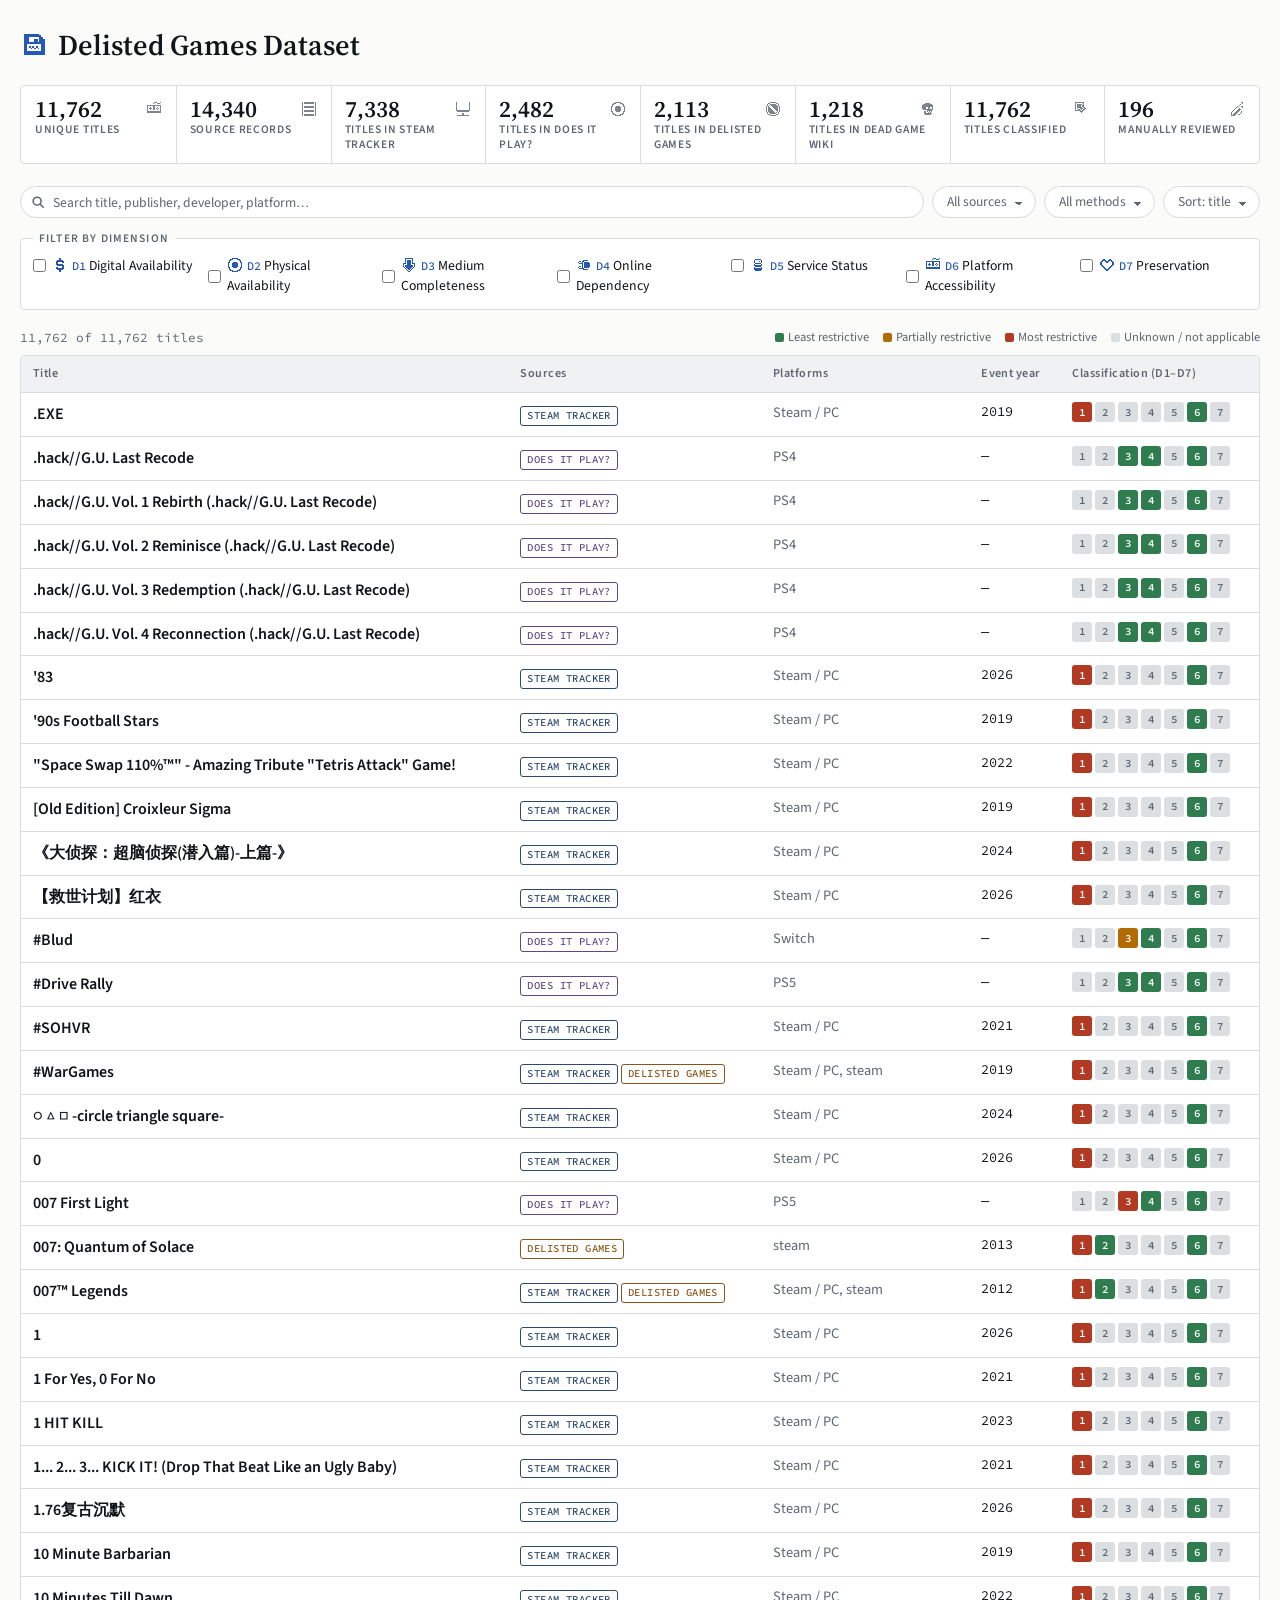
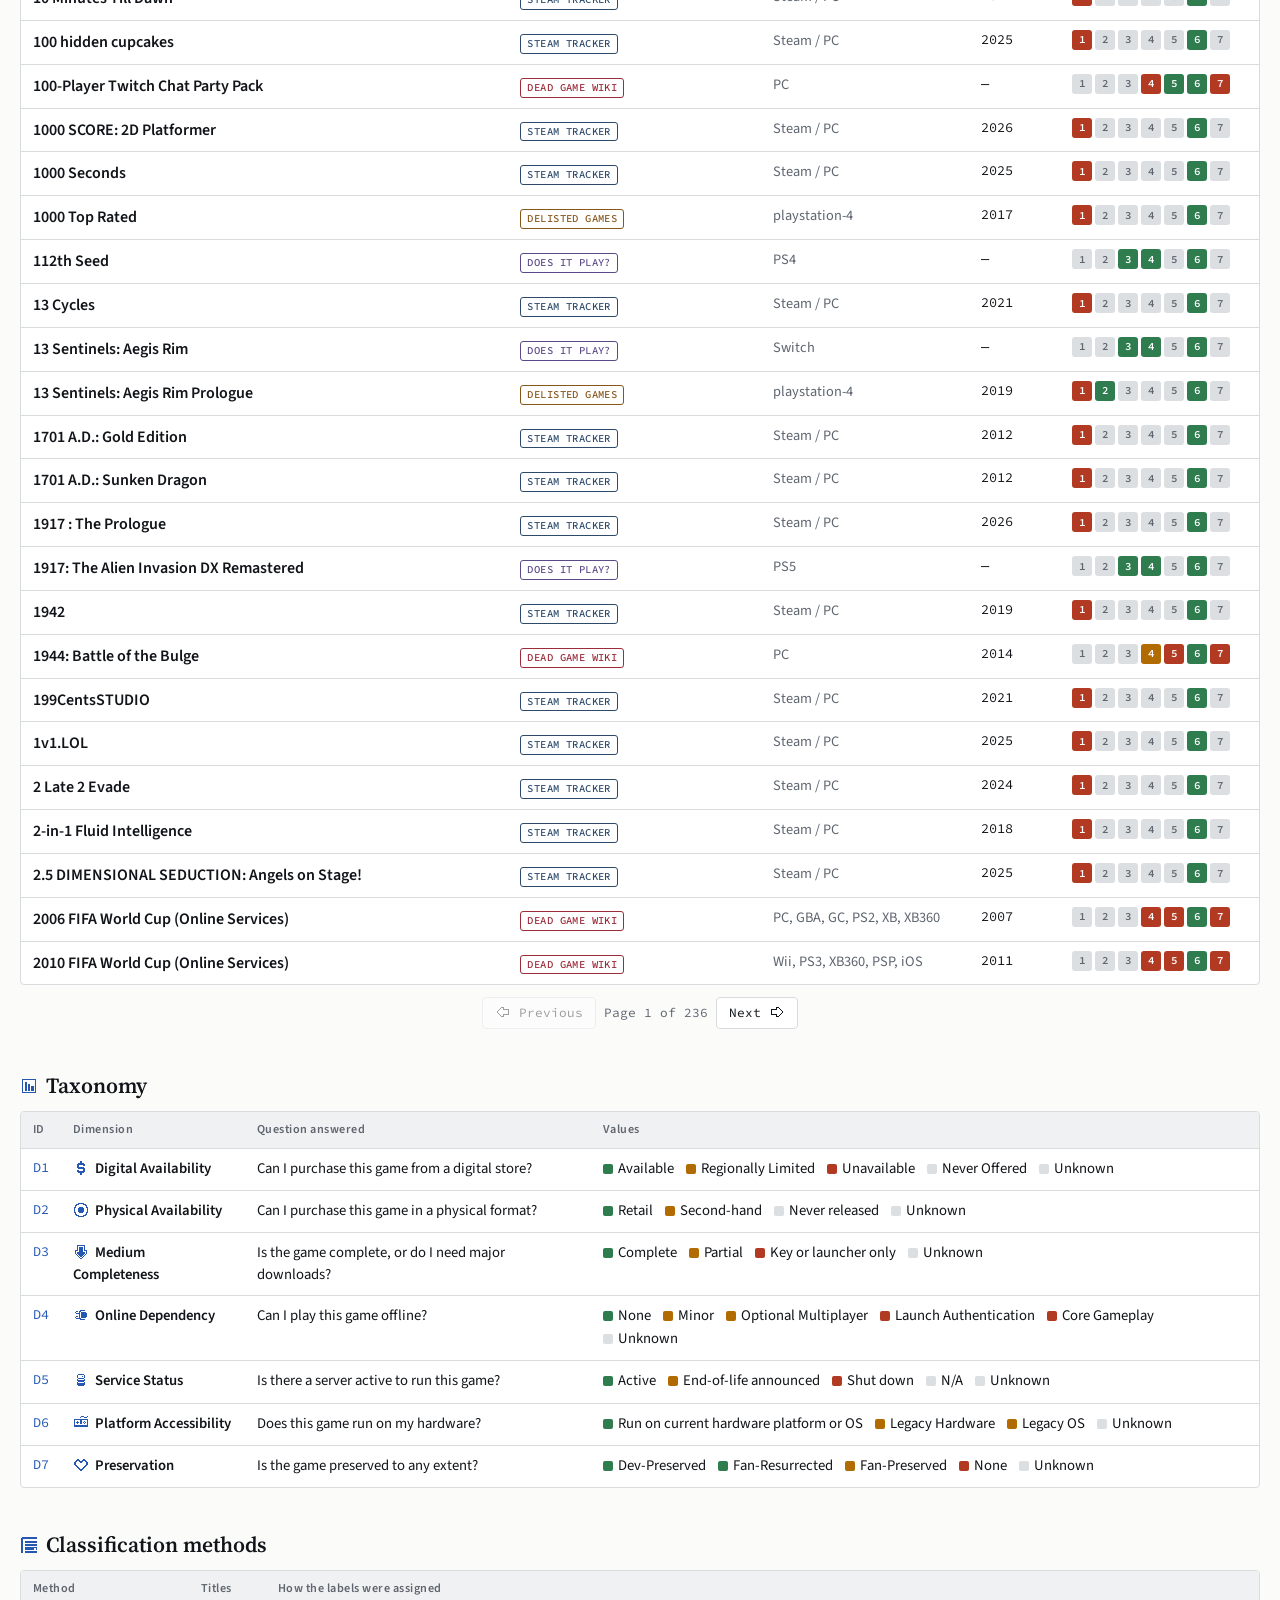
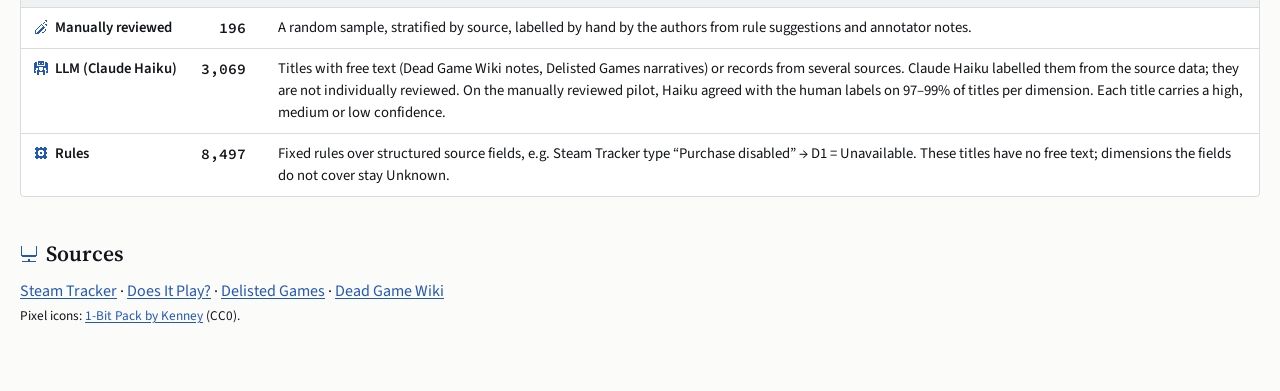
==== dataset/index.html @ e8342cb9 "Add pipeline map tab and bring over SKVG site edits - Landing page with Dataset and Pipeline tabs; d" ====
<!doctype html>
<html lang="en">
<head>
<meta charset="utf-8">
<meta name="viewport" content="width=device-width, initial-scale=1">
<title>Delisted Games Dataset</title>
<link rel="icon" href="data:image/svg+xml,<svg xmlns='http://www.w3.org/2000/svg' viewBox='0 0 16 16' shape-rendering='crispEdges'>
<link rel="preconnect" href="https://fonts.googleapis.com">
<link rel="preconnect" href="https://fonts.gstatic.com" crossorigin>
<link rel="stylesheet" href="https://fonts.googleapis.com/css2?family=Source+Code+Pro:wght@400;500;600&family=Source+Sans+3:wght@400;600&family=Source+Serif+4:opsz,wght@8..60,400;8..60,600&display=swap">
<style>
  /* Same palette, type and panels as the pipeline map. */
  :root {
    --paper: #fbfbfa; --sheet: #ffffff; --ink: #111418; --muted: #5f6670; --rule: #d9dcdf;
    --accent: #2458b3; --accent-tint: #e9eff9; --code-bg: #f0f1f2;
    --good: #2f7d4f; --mid: #b26b00; --bad: #b23a22; --none: #dcdfe2;
    --steam_tracker: #2d4a6b; --doesitplay: #5b4a87;
    --delisted_games: #86561a; --dead_game_list: #9b2c3a;
    --serif: "Source Serif 4", Georgia, "Times New Roman", serif;
    --sans: "Source Sans 3", "Helvetica Neue", Arial, sans-serif;
    --mono: "Source Code Pro", ui-monospace, Menlo, Consolas, monospace;
  }
  @media (prefers-color-scheme: dark) {
    :root:not([data-theme="light"]) {
      --paper: #121417; --sheet: #191c20; --ink: #e8eaed; --muted: #9aa1aa; --rule: #30353b;
      --accent: #86acef; --accent-tint: #1d2738; --code-bg: #22262b;
      --good: #7cc596; --mid: #e0a85a; --bad: #ef8a71; --none: #3a3f46;
      --steam_tracker: #9cb8d8; --doesitplay: #bcaee6;
      --delisted_games: #e2b56f; --dead_game_list: #f0a0ab;
      color-scheme: dark;
    }
  }
  :root[data-theme="dark"] {
    --paper: #121417; --sheet: #191c20; --ink: #e8eaed; --muted: #9aa1aa; --rule: #30353b;
    --accent: #86acef; --accent-tint: #1d2738; --code-bg: #22262b;
    --good: #7cc596; --mid: #e0a85a; --bad: #ef8a71; --none: #3a3f46;
    --steam_tracker: #9cb8d8; --doesitplay: #bcaee6;
    --delisted_games: #e2b56f; --dead_game_list: #f0a0ab;
    color-scheme: dark;
  }
  * { box-sizing: border-box; }
  body { margin: 0; background: var(--paper); color: var(--ink); font: 16px/1.5 var(--sans); padding-inline: 20px; padding-block: 28px 64px; }
  main { max-width: 1240px; margin: 0 auto; }
  h1, h2, h3 { font-family: var(--serif); font-weight: 600; line-height: 1.2; text-wrap: balance; }
  h1 { font-size: 1.8rem; margin: 0 0 22px; }
  h2 { font-size: 1.35rem; margin: 44px 0 12px; }
  a { color: var(--accent); text-underline-offset: 2px; }
  /* Numbers bar. */
  .stats { display: grid; grid-template-columns: repeat(auto-fit, minmax(140px, 1fr)); overflow: hidden;
           border: 1px solid var(--rule); border-radius: 4px; background: var(--sheet); margin-bottom: 22px; }
  .stat { padding: 10px 14px; border-right: 1px solid var(--rule); border-bottom: 1px solid var(--rule); margin: 0 -1px -1px 0; }
  .stat b { display: block; font: 600 1.45rem/1.2 var(--serif); font-variant-numeric: tabular-nums lining-nums; }
  .stat > span { display: block; line-height: 1.3; font-size: .72rem; font-weight: 600; letter-spacing: .06em; text-transform: uppercase; color: var(--muted); }
  .stat-head { display: flex; align-items: center; justify-content: space-between; gap: 8px; }
  .stat-head .ico { color: var(--muted); opacity: .8; }
  .box-label { font-size: .72rem; font-weight: 600; letter-spacing: .1em; text-transform: uppercase; color: var(--muted); }

  /* Quiet toolbar: controls read as text until hovered or focused. */
  /* Filters: one family of small rounded controls. */
  .filters { display: flex; flex-wrap: wrap; align-items: center; gap: 8px; font-size: .85rem; margin-bottom: 12px; }
  .search { position: relative; flex: 1 1 260px; display: flex; color: var(--muted); }
  .search svg { position: absolute; left: 11px; top: 50%; width: 14px; height: 14px; transform: translateY(-50%); pointer-events: none; }
  .filters .search input { flex: 1; min-width: 0; padding-left: 32px; cursor: text; }
  .filters input, .pill {
    font: inherit; height: 32px; color: var(--ink); background-color: var(--sheet); border: 1px solid var(--rule);
    border-radius: 999px; padding: 0 14px; min-width: 0; max-width: 100%; }
  .filters input::placeholder { color: var(--muted); }
  .pill { appearance: none; -webkit-appearance: none; cursor: pointer; color: var(--muted); padding-right: 28px; flex: none;
          background-image: linear-gradient(45deg, transparent 50%, currentColor 50%), linear-gradient(135deg, currentColor 50%, transparent 50%);
          background-position: calc(100% - 16px) 55%, calc(100% - 12px) 55%; background-size: 4px 4px; background-repeat: no-repeat; }
  .pill-measure { position: absolute; visibility: hidden; white-space: pre; }
  .pill:hover { color: var(--ink); border-color: var(--muted); }
  .pill.on { color: var(--accent); background-color: var(--accent-tint); border-color: var(--accent); }
  .filters input:focus-visible, .pill:focus-visible { outline: 2px solid var(--accent); outline-offset: 1px; }
  /* Dimension filter: tick a dimension, then pick its value. */
  .dimfilter { border: 1px solid var(--rule); border-radius: 4px; background: var(--sheet); margin: 0 0 18px; padding: 8px 12px 12px; min-width: 0; }
  .dimfilter legend { padding: 0 6px; display: flex; gap: 10px; align-items: center; }
  .dimfilter legend button { font: inherit; letter-spacing: inherit; text-transform: inherit; color: var(--accent);
                             background: none; border: 0; padding: 0; cursor: pointer; text-decoration: underline; text-underline-offset: 2px; }
  .dimopts { display: grid; grid-template-columns: repeat(auto-fill, minmax(min(100%, 150px), 1fr)); gap: 8px; }
  .dimopt { display: grid; gap: 4px; align-content: start; min-width: 0; }
  .dimopt label { display: flex; gap: 6px; align-items: baseline; font-size: .86rem; cursor: pointer; }
  .dimopt label b { font-family: var(--mono); font-size: .74rem; font-weight: 500; color: var(--accent); }
  .dimopt label .ico { color: var(--accent); margin-right: 4px; }
  .dimopt input { accent-color: var(--accent); margin: 0; align-self: center; }
  .dimopt select { font: inherit; font-size: .82rem; padding: 3px 6px; border: 1px solid var(--rule); border-radius: 4px;
                   background: var(--sheet); color: var(--ink); width: 100%; }
  .dimopt select:focus-visible { outline: 2px solid var(--accent); outline-offset: 1px; }
  .dimopt select:disabled { display: none; }
  .chip.off { opacity: .22; }
  .count { font-family: var(--mono); font-size: .8rem; color: var(--muted); }
  .above-table { display: flex; flex-wrap: wrap; justify-content: space-between; align-items: baseline; gap: 4px 24px; margin-bottom: 8px; }

  /* Legend for the D1–D7 squares. */
  .key { display: flex; flex-wrap: wrap; justify-content: flex-end; gap: 2px 14px; font-size: .78rem; color: var(--muted); margin-left: auto; }
  .key span { display: inline-flex; align-items: center; gap: 4px; white-space: nowrap; }
  .key i { width: 9px; height: 9px; border-radius: 2px; }

  /* Register table. */
  .table-wrap { background: var(--sheet); border: 1px solid var(--rule); border-radius: 4px; overflow-x: auto; }
  table { border-collapse: collapse; width: 100%; }
  th, td { text-align: left; padding: 9px 12px; border-bottom: 1px solid var(--rule); vertical-align: top; }
  th { background: var(--code-bg); font-size: .76rem; font-weight: 600; letter-spacing: .04em; color: var(--muted); white-space: nowrap; }
  tbody tr:last-child td { border-bottom: 0; }
  tr.game { cursor: pointer; }
  tr.game:hover { background: var(--paper); }
  tr.game[aria-expanded="true"] { background: var(--accent-tint); box-shadow: inset 3px 0 0 var(--accent); }
  tr.game td:first-child { font-weight: 600; }
  td.num { font-family: var(--mono); font-size: .85rem; font-variant-numeric: tabular-nums; white-space: nowrap; }
  .plat { color: var(--muted); font-size: .9rem; }

  .badge { display: inline-block; font-family: var(--mono); font-size: .66rem; font-weight: 500; letter-spacing: .04em;
           text-transform: uppercase; padding: 1px 6px; margin: 1px 3px 1px 0;
           border-radius: 3px; border: 1px solid currentColor; white-space: nowrap; }
  .chips { display: flex; gap: 3px; }
  .chip { width: 20px; height: 20px; border-radius: 3px; font: 600 .68rem/1 var(--mono); color: #fff;
          display: inline-grid; place-items: center; flex: none; }
  .chip.good { background: var(--good); } .chip.mid { background: var(--mid); }
  .chip.bad { background: var(--bad); } .chip.none { background: var(--none); color: var(--muted); }
  :root[data-theme="dark"] .chip:is(.good, .mid, .bad) { color: #121417; }
  @media (prefers-color-scheme: dark) { :root:not([data-theme="light"]) .chip:is(.good, .mid, .bad) { color: #121417; } }
  .pending { color: var(--muted); font-size: .85rem; font-style: italic; }

  /* Catalogue cards. */
  tr.detail > td { background: var(--paper); padding: 16px; }
  .detail-grid { display: grid; grid-template-columns: repeat(auto-fit, minmax(min(100%, 300px), 1fr)); gap: 12px; }
  .card { background: var(--sheet); border: 1px solid var(--rule); border-radius: 4px; padding: 14px 16px; min-width: 0; }
  .card.catalog { border-color: var(--accent); }
  .card-head { display: flex; justify-content: space-between; align-items: baseline; gap: 8px; margin-bottom: 8px; flex-wrap: wrap;
               border-bottom: 1px solid var(--rule); padding-bottom: 6px; }
  .card h3 { font-size: 1rem; margin: 0; }
  .card dl { display: grid; grid-template-columns: max-content 1fr; gap: 2px 12px; margin: 0; font-size: .9rem; }
  .card dt { font-family: var(--mono); font-size: .76rem; color: var(--muted); padding-top: 2px; }
  .card dd { margin: 0; overflow-wrap: anywhere; }
  .card .excerpt { font-size: .88rem; color: var(--muted); margin: 8px 0 0; }
  .card .excerpt b { color: var(--ink); font-weight: 600; }
  .cls-table { width: 100%; }
  .cls-table td { padding: 5px 8px 5px 0; font-size: .9rem; border-bottom: 1px solid var(--rule); line-height: 1.35; }
  .cls-table tr:last-child td { border-bottom: 0; }
  .cls-table td:first-child { color: var(--muted); width: 48%; }
  .cls-table td:first-child b { font-family: var(--mono); font-size: .76rem; font-weight: 500; color: var(--accent); margin-right: 4px; }
  .val { font-weight: 600; }
  .val.good { color: var(--good); } .val.mid { color: var(--mid); } .val.bad { color: var(--bad); }
  .val.none { color: var(--muted); font-weight: 400; }

  /* Status tags on the catalogue card. */
  .stamps { display: flex; flex-wrap: wrap; gap: 6px; margin: 4px 0 10px; }
  .stamp { display: inline-block; font: 500 .7rem/1 var(--mono); letter-spacing: .08em; text-transform: uppercase;
           padding: 4px 7px 3px; border: 1px solid currentColor; border-radius: 3px; color: var(--bad); }
  .stamp.ok { color: var(--good); }
  .stamp.warn { color: var(--mid); }

  .pager { display: flex; gap: 8px; align-items: center; justify-content: center; margin-top: 12px;
           font-family: var(--mono); font-size: .8rem; color: var(--muted); }
  .pager button { font: inherit; color: var(--ink); padding: 5px 12px; border-radius: 4px; border: 1px solid var(--rule);
                  background: var(--sheet); cursor: pointer; }
  .pager button:hover:not(:disabled) { border-color: var(--accent); }
  .pager button:disabled { opacity: .4; cursor: default; }

  .tax-wrap { overflow-x: auto; background: var(--sheet); border: 1px solid var(--rule); border-radius: 4px; }
  .taxonomy td { font-size: .92rem; }
  .taxonomy td:first-child { font-family: var(--mono); font-size: .84rem; color: var(--accent); }
  .taxonomy td:nth-child(2) { font-weight: 600; }
  .tv { display: inline-flex; align-items: center; gap: 5px; margin-right: 12px; white-space: nowrap; }
  .tv i { width: 10px; height: 10px; border-radius: 2px; flex: none; }
  .methods td:first-child { font-family: var(--sans); font-size: .92rem; font-weight: 600; color: var(--ink); white-space: nowrap; }
  .methods td:first-child, .methods td.num { width: 1%; }
  .methods td.num { text-align: right; padding-right: 20px; }
  .methods td:last-child { max-width: 70ch; }
  #sources-text { margin: 0; }

  /* Pixel icons: Kenney 1-Bit Pack (CC0), tiles redrawn as SVG paths so they
     stay crisp and take the surrounding text colour. */
  .ico { display: inline-block; width: 16px; height: 16px; flex: none; vertical-align: -3px; background: currentColor;
         -webkit-mask: var(--icon) center / contain no-repeat; mask: var(--icon) center / contain no-repeat; }
  .i-delisted { --icon: url("data:image/svg+xml,<svg xmlns='http://www.w3.org/2000/svg' viewBox='0 0 16 16' shape-rendering='crispEdges'><path d='M5 1h6v1h-6zM3 2h2v1h-2zM11 2h2v1h-2zM2 3h1v1h-1zM5 3h6v1h-6zM13 3h1v1h-1zM2 4h1v1h-1zM4 4h1v1h-1zM6 4h6v1h-6zM13 4h1v1h-1zM1 5h1v1h-1zM3 5h1v1h-1zM7 5h6v1h-6zM14 5h1v1h-1zM1 6h1v1h-1zM3 6h2v1h-2zM8 6h5v1h-5zM14 6h1v1h-1zM1 7h1v1h-1zM3 7h3v1h-3zM9 7h4v1h-4zM14 7h1v1h-1zM1 8h1v1h-1zM3 8h4v1h-4zM10 8h3v1h-3zM14 8h1v1h-1zM1 9h1v1h-1zM3 9h5v1h-5zM11 9h2v1h-2zM14 9h1v1h-1zM1 10h1v1h-1zM3 10h6v1h-6zM12 10h1v1h-1zM14 10h1v1h-1zM2 11h1v1h-1zM4 11h6v1h-6zM11 11h1v1h-1zM13 11h1v1h-1zM2 12h1v1h-1zM5 12h6v1h-6zM13 12h1v1h-1zM3 13h2v1h-2zM11 13h2v1h-2zM5 14h6v1h-6z'/></svg>"); }  /* tile 37,21 */
  .i-region { --icon: url("data:image/svg+xml,<svg xmlns='http://www.w3.org/2000/svg' viewBox='0 0 16 16' shape-rendering='crispEdges'><path d='M4 2h8v1h-8zM3 3h10v1h-10zM3 4h2v1h-2zM11 4h2v1h-2zM3 5h2v1h-2zM11 5h2v1h-2zM2 7h12v1h-12zM2 8h5v1h-5zM9 8h5v1h-5zM2 9h4v1h-4zM10 9h4v1h-4zM2 10h4v1h-4zM10 10h4v1h-4zM2 11h5v1h-5zM9 11h5v1h-5zM2 12h5v1h-5zM9 12h5v1h-5zM2 13h12v1h-12z'/></svg>"); }  /* tile 0,10 */
  .i-servers { --icon: url("data:image/svg+xml,<svg xmlns='http://www.w3.org/2000/svg' viewBox='0 0 16 16' shape-rendering='crispEdges'><path d='M5 2h5v1h-5zM3 3h9v1h-9zM2 4h11v1h-11zM2 5h11v1h-11zM2 6h4v1h-4zM8 6h2v1h-2zM12 6h1v1h-1zM2 7h4v1h-4zM8 7h2v1h-2zM12 7h1v1h-1zM3 8h10v1h-10zM7 9h5v1h-5zM4 10h2v1h-2zM7 10h1v1h-1zM9 10h1v1h-1zM11 10h1v1h-1zM4 11h2v1h-2zM8 11h1v1h-1zM10 11h1v1h-1zM4 12h8v1h-8zM5 13h6v1h-6z'/></svg>"); }  /* tile 34,12 */
  .i-eol { --icon: url("data:image/svg+xml,<svg xmlns='http://www.w3.org/2000/svg' viewBox='0 0 16 16' shape-rendering='crispEdges'><path d='M3 2h10v1h-10zM3 3h1v1h-1zM12 3h1v1h-1zM3 4h1v1h-1zM12 4h1v1h-1zM3 5h2v1h-2zM11 5h2v1h-2zM4 6h2v1h-2zM10 6h2v1h-2zM5 7h2v1h-2zM9 7h2v1h-2zM5 8h2v1h-2zM9 8h2v1h-2zM4 9h2v1h-2zM7 9h2v1h-2zM10 9h2v1h-2zM3 10h2v1h-2zM6 10h4v1h-4zM11 10h2v1h-2zM3 11h1v1h-1zM5 11h6v1h-6zM12 11h1v1h-1zM3 12h1v1h-1zM12 12h1v1h-1zM3 13h10v1h-10z'/></svg>"); }  /* tile 41,12 */
  .i-legacy { --icon: url("data:image/svg+xml,<svg xmlns='http://www.w3.org/2000/svg' viewBox='0 0 16 16' shape-rendering='crispEdges'><path d='M5 1h6v1h-6zM5 2h1v1h-1zM10 2h1v1h-1zM5 3h1v1h-1zM7 3h2v1h-2zM10 3h1v1h-1zM5 4h1v1h-1zM7 4h2v1h-2zM10 4h1v1h-1zM1 5h5v1h-5zM10 5h5v1h-5zM1 6h1v1h-1zM14 6h1v1h-1zM1 7h1v1h-1zM3 7h2v1h-2zM11 7h2v1h-2zM14 7h1v1h-1zM1 8h1v1h-1zM3 8h2v1h-2zM11 8h2v1h-2zM14 8h1v1h-1zM1 9h1v1h-1zM14 9h1v1h-1zM1 10h5v1h-5zM10 10h5v1h-5zM5 11h1v1h-1zM7 11h2v1h-2zM10 11h1v1h-1zM5 12h1v1h-1zM7 12h2v1h-2zM10 12h1v1h-1zM5 13h1v1h-1zM10 13h1v1h-1zM5 14h6v1h-6z'/></svg>"); }  /* tile 43,10 */
  .i-preserved { --icon: url("data:image/svg+xml,<svg xmlns='http://www.w3.org/2000/svg' viewBox='0 0 16 16' shape-rendering='crispEdges'><path d='M4 2h2v1h-2zM10 2h2v1h-2zM3 3h4v1h-4zM9 3h4v1h-4zM2 4h2v1h-2zM6 4h4v1h-4zM12 4h2v1h-2zM1 5h2v1h-2zM7 5h2v1h-2zM13 5h2v1h-2zM1 6h2v1h-2zM13 6h2v1h-2zM1 7h2v1h-2zM13 7h2v1h-2zM2 8h2v1h-2zM12 8h2v1h-2zM3 9h2v1h-2zM11 9h2v1h-2zM4 10h2v1h-2zM10 10h2v1h-2zM5 11h2v1h-2zM9 11h2v1h-2zM6 12h4v1h-4zM7 13h2v1h-2z'/></svg>"); }  /* tile 40,10 */
  .i-floppy { --icon: url("data:image/svg+xml,<svg xmlns='http://www.w3.org/2000/svg' viewBox='0 0 16 16' shape-rendering='crispEdges'><path d='M2 2h9v1h-9zM2 3h10v1h-10zM2 4h3v1h-3zM11 4h2v1h-2zM2 5h3v1h-3zM8 5h2v1h-2zM11 5h3v1h-3zM2 6h3v1h-3zM8 6h2v1h-2zM11 6h3v1h-3zM2 7h12v1h-12zM2 8h2v1h-2zM12 8h2v1h-2zM2 9h2v1h-2zM5 9h1v1h-1zM7 9h1v1h-1zM9 9h1v1h-1zM12 9h2v1h-2zM2 10h2v1h-2zM6 10h1v1h-1zM8 10h1v1h-1zM10 10h1v1h-1zM12 10h2v1h-2zM2 11h2v1h-2zM12 11h2v1h-2zM2 12h12v1h-12zM2 13h12v1h-12z'/></svg>"); }  /* tile 42,16 */
  .i-d1 { --icon: url("data:image/svg+xml,<svg xmlns='http://www.w3.org/2000/svg' viewBox='0 0 16 16' shape-rendering='crispEdges'><path d='M7 1h2v1h-2zM7 2h2v1h-2zM5 3h6v1h-6zM4 4h8v1h-8zM4 5h2v1h-2zM10 5h2v1h-2zM4 6h2v1h-2zM4 7h7v1h-7zM5 8h7v1h-7zM10 9h2v1h-2zM4 10h2v1h-2zM10 10h2v1h-2zM4 11h8v1h-8zM5 12h6v1h-6zM7 13h2v1h-2zM7 14h2v1h-2z'/></svg>"); }  /* tile 35,16 */
  .i-d2 { --icon: url("data:image/svg+xml,<svg xmlns='http://www.w3.org/2000/svg' viewBox='0 0 16 16' shape-rendering='crispEdges'><path d='M5 1h6v1h-6zM3 2h3v1h-3zM10 2h3v1h-3zM2 3h2v1h-2zM12 3h2v1h-2zM2 4h1v1h-1zM13 4h1v1h-1zM1 5h2v1h-2zM6 5h4v1h-4zM13 5h2v1h-2zM1 6h1v1h-1zM5 6h6v1h-6zM14 6h1v1h-1zM1 7h1v1h-1zM5 7h6v1h-6zM14 7h1v1h-1zM1 8h1v1h-1zM5 8h6v1h-6zM14 8h1v1h-1zM1 9h1v1h-1zM5 9h6v1h-6zM14 9h1v1h-1zM1 10h2v1h-2zM6 10h4v1h-4zM13 10h2v1h-2zM2 11h1v1h-1zM13 11h1v1h-1zM2 12h2v1h-2zM12 12h2v1h-2zM3 13h3v1h-3zM10 13h3v1h-3zM5 14h6v1h-6z'/></svg>"); }  /* tile 43,12 */
  .i-d3 { --icon: url("data:image/svg+xml,<svg xmlns='http://www.w3.org/2000/svg' viewBox='0 0 16 16' shape-rendering='crispEdges'><path d='M4 1h8v1h-8zM4 2h1v1h-1zM11 2h1v1h-1zM4 3h1v1h-1zM6 3h4v1h-4zM11 3h1v1h-1zM4 4h1v1h-1zM6 4h4v1h-4zM11 4h1v1h-1zM4 5h1v1h-1zM6 5h4v1h-4zM11 5h1v1h-1zM2 6h3v1h-3zM6 6h4v1h-4zM11 6h3v1h-3zM2 7h1v1h-1zM6 7h4v1h-4zM13 7h1v1h-1zM2 8h1v1h-1zM4 8h8v1h-8zM13 8h1v1h-1zM2 9h1v1h-1zM4 9h8v1h-8zM13 9h1v1h-1zM3 10h1v1h-1zM5 10h6v1h-6zM12 10h1v1h-1zM4 11h1v1h-1zM6 11h4v1h-4zM11 11h1v1h-1zM5 12h1v1h-1zM7 12h2v1h-2zM10 12h1v1h-1zM6 13h1v1h-1zM9 13h1v1h-1zM7 14h2v1h-2z'/></svg>"); }  /* tile 30,21 */
  .i-d4 { --icon: url("data:image/svg+xml,<svg xmlns='http://www.w3.org/2000/svg' viewBox='0 0 16 16' shape-rendering='crispEdges'><path d='M7 3h5v1h-5zM3 4h2v1h-2zM6 4h2v1h-2zM2 5h1v1h-1zM6 5h1v1h-1zM8 5h5v1h-5zM3 6h4v1h-4zM8 6h6v1h-6zM6 7h1v1h-1zM8 7h6v1h-6zM6 8h1v1h-1zM8 8h6v1h-6zM3 9h2v1h-2zM6 9h1v1h-1zM8 9h6v1h-6zM2 10h1v1h-1zM6 10h1v1h-1zM8 10h5v1h-5zM3 11h5v1h-5zM7 12h5v1h-5z'/></svg>"); }  /* tile 42,2 */
  .i-d5 { --icon: url("data:image/svg+xml,<svg xmlns='http://www.w3.org/2000/svg' viewBox='0 0 16 16' shape-rendering='crispEdges'><path d='M5 2h6v1h-6zM4 3h1v1h-1zM11 3h1v1h-1zM4 4h1v1h-1zM9 4h1v1h-1zM11 4h1v1h-1zM4 5h1v1h-1zM11 5h1v1h-1zM5 6h6v1h-6zM4 7h1v1h-1zM11 7h1v1h-1zM4 8h8v1h-8zM5 9h6v1h-6zM4 10h1v1h-1zM11 10h1v1h-1zM4 11h8v1h-8zM4 12h8v1h-8zM5 13h6v1h-6z'/></svg>"); }  /* tile 13,13 */
  .i-d6 { --icon: url("data:image/svg+xml,<svg xmlns='http://www.w3.org/2000/svg' viewBox='0 0 16 16' shape-rendering='crispEdges'><path d='M8 1h3v1h-3zM14 1h1v1h-1zM7 2h1v1h-1zM11 2h3v1h-3zM1 4h14v1h-14zM1 5h1v1h-1zM7 5h2v1h-2zM14 5h1v1h-1zM1 6h1v1h-1zM4 6h1v1h-1zM7 6h2v1h-2zM11 6h1v1h-1zM14 6h1v1h-1zM1 7h1v1h-1zM3 7h3v1h-3zM7 7h2v1h-2zM10 7h1v1h-1zM12 7h1v1h-1zM14 7h1v1h-1zM1 8h1v1h-1zM4 8h1v1h-1zM7 8h2v1h-2zM11 8h1v1h-1zM14 8h1v1h-1zM1 9h1v1h-1zM14 9h1v1h-1zM1 10h14v1h-14zM1 11h14v1h-14z'/></svg>"); }  /* tile 31,15 */
  .i-list { --icon: url("data:image/svg+xml,<svg xmlns='http://www.w3.org/2000/svg' viewBox='0 0 16 16' shape-rendering='crispEdges'><path d='M1 1h1v1h-1zM3 1h10v1h-10zM14 1h1v1h-1zM1 2h1v1h-1zM3 2h10v1h-10zM14 2h1v1h-1zM1 3h1v1h-1zM14 3h1v1h-1zM1 4h1v1h-1zM14 4h1v1h-1zM1 5h1v1h-1zM3 5h10v1h-10zM14 5h1v1h-1zM1 6h1v1h-1zM3 6h10v1h-10zM14 6h1v1h-1zM1 7h1v1h-1zM14 7h1v1h-1zM1 8h1v1h-1zM14 8h1v1h-1zM1 9h1v1h-1zM3 9h10v1h-10zM14 9h1v1h-1zM1 10h1v1h-1zM3 10h10v1h-10zM14 10h1v1h-1zM1 11h1v1h-1zM14 11h1v1h-1zM1 12h1v1h-1zM14 12h1v1h-1zM1 13h1v1h-1zM3 13h10v1h-10zM14 13h1v1h-1zM1 14h1v1h-1zM3 14h10v1h-10zM14 14h1v1h-1z'/></svg>"); }  /* tile 4,6 */
  .i-classified { --icon: url("data:image/svg+xml,<svg xmlns='http://www.w3.org/2000/svg' viewBox='0 0 16 16' shape-rendering='crispEdges'><path d='M1 1h9v1h-9zM1 2h1v1h-1zM9 2h1v1h-1zM1 3h1v1h-1zM3 3h5v1h-5zM9 3h1v1h-1zM1 4h1v1h-1zM3 4h4v1h-4zM8 4h2v1h-2zM1 5h1v1h-1zM3 5h4v1h-4zM8 5h2v1h-2zM1 6h1v1h-1zM3 6h5v1h-5zM9 6h2v1h-2zM1 7h1v1h-1zM3 7h1v1h-1zM6 7h3v1h-3zM10 7h2v1h-2zM1 8h1v1h-1zM4 8h2v1h-2zM7 8h1v1h-1zM9 8h2v1h-2zM1 9h6v1h-6zM8 9h2v1h-2zM6 10h3v1h-3zM7 11h1v1h-1z'/></svg>"); }  /* tile 37,10 */
  .i-monitor { --icon: url("data:image/svg+xml,<svg xmlns='http://www.w3.org/2000/svg' viewBox='0 0 16 16' shape-rendering='crispEdges'><path d='M1 1h1v1h-1zM14 1h1v1h-1zM1 2h1v1h-1zM14 2h1v1h-1zM1 3h1v1h-1zM14 3h1v1h-1zM1 4h1v1h-1zM14 4h1v1h-1zM1 5h1v1h-1zM14 5h1v1h-1zM1 6h1v1h-1zM14 6h1v1h-1zM1 7h1v1h-1zM14 7h1v1h-1zM1 8h1v1h-1zM14 8h1v1h-1zM1 9h14v1h-14zM2 10h12v1h-12zM7 12h2v1h-2zM7 13h2v1h-2zM2 14h12v1h-12z'/></svg>"); }  /* tile 17,10 */
  .i-pencil { --icon: url("data:image/svg+xml,<svg xmlns='http://www.w3.org/2000/svg' viewBox='0 0 16 16' shape-rendering='crispEdges'><path d='M12 1h2v1h-2zM13 2h1v1h-1zM11 3h1v1h-1zM10 4h1v1h-1zM8 5h1v1h-1zM12 5h2v1h-2zM7 6h1v1h-1zM9 6h1v1h-1zM13 6h1v1h-1zM6 7h1v1h-1zM10 7h1v1h-1zM5 8h1v1h-1zM9 8h3v1h-3zM4 9h1v1h-1zM8 9h3v1h-3zM3 10h1v1h-1zM7 10h3v1h-3zM12 10h1v1h-1zM2 11h1v1h-1zM6 11h3v1h-3zM12 11h1v1h-1zM2 12h1v1h-1zM5 12h3v1h-3zM11 12h1v1h-1zM2 13h1v1h-1zM4 13h3v1h-3zM9 13h2v1h-2zM2 14h4v1h-4z'/></svg>"); }  /* tile 42,6 */
  .i-robot { --icon: url("data:image/svg+xml,<svg xmlns='http://www.w3.org/2000/svg' viewBox='0 0 16 16' shape-rendering='crispEdges'><path d='M5 1h6v1h-6zM2 2h2v1h-2zM5 2h6v1h-6zM12 2h2v1h-2zM1 3h3v1h-3zM5 3h1v1h-1zM7 3h2v1h-2zM10 3h1v1h-1zM12 3h3v1h-3zM1 4h3v1h-3zM5 4h6v1h-6zM12 4h3v1h-3zM1 5h3v1h-3zM12 5h3v1h-3zM1 6h14v1h-14zM1 7h5v1h-5zM10 7h5v1h-5zM1 8h2v1h-2zM5 8h1v1h-1zM10 8h1v1h-1zM13 8h2v1h-2zM1 9h2v1h-2zM5 9h1v1h-1zM10 9h1v1h-1zM13 9h2v1h-2zM1 10h1v1h-1zM4 10h3v1h-3zM9 10h3v1h-3zM14 10h1v1h-1zM1 11h2v1h-2zM4 11h8v1h-8zM13 11h2v1h-2zM1 12h2v1h-2zM4 12h2v1h-2zM10 12h2v1h-2zM13 12h2v1h-2zM4 13h2v1h-2zM10 13h2v1h-2zM4 14h2v1h-2zM10 14h2v1h-2z'/></svg>"); }  /* tile 30,6 */
  .i-gear { --icon: url("data:image/svg+xml,<svg xmlns='http://www.w3.org/2000/svg' viewBox='0 0 16 16' shape-rendering='crispEdges'><path d='M3 2h2v1h-2zM7 2h2v1h-2zM11 2h2v1h-2zM2 3h12v1h-12zM2 4h12v1h-12zM3 5h3v1h-3zM10 5h3v1h-3zM3 6h2v1h-2zM11 6h2v1h-2zM2 7h3v1h-3zM7 7h2v1h-2zM11 7h3v1h-3zM2 8h3v1h-3zM7 8h2v1h-2zM11 8h3v1h-3zM3 9h2v1h-2zM11 9h2v1h-2zM3 10h3v1h-3zM10 10h3v1h-3zM2 11h12v1h-12zM2 12h12v1h-12zM3 13h2v1h-2zM7 13h2v1h-2zM11 13h2v1h-2z'/></svg>"); }  /* tile 45,16 */
  .i-chart { --icon: url("data:image/svg+xml,<svg xmlns='http://www.w3.org/2000/svg' viewBox='0 0 16 16' shape-rendering='crispEdges'><path d='M2 2h12v1h-12zM2 3h1v1h-1zM13 3h1v1h-1zM2 4h1v1h-1zM4 4h2v1h-2zM13 4h1v1h-1zM2 5h1v1h-1zM4 5h2v1h-2zM13 5h1v1h-1zM2 6h1v1h-1zM4 6h2v1h-2zM7 6h2v1h-2zM13 6h1v1h-1zM2 7h1v1h-1zM4 7h2v1h-2zM7 7h2v1h-2zM13 7h1v1h-1zM2 8h1v1h-1zM4 8h2v1h-2zM7 8h2v1h-2zM10 8h2v1h-2zM13 8h1v1h-1zM2 9h1v1h-1zM4 9h2v1h-2zM7 9h2v1h-2zM10 9h2v1h-2zM13 9h1v1h-1zM2 10h1v1h-1zM4 10h2v1h-2zM7 10h2v1h-2zM10 10h2v1h-2zM13 10h1v1h-1zM2 11h1v1h-1zM4 11h2v1h-2zM7 11h2v1h-2zM10 11h2v1h-2zM13 11h1v1h-1zM2 12h1v1h-1zM13 12h1v1h-1zM2 13h12v1h-12z'/></svg>"); }  /* tile 3,6 */
  .i-doc { --icon: url("data:image/svg+xml,<svg xmlns='http://www.w3.org/2000/svg' viewBox='0 0 16 16' shape-rendering='crispEdges'><path d='M2 1h13v1h-13zM1 2h14v1h-14zM1 3h2v1h-2zM1 4h2v1h-2zM4 4h11v1h-11zM1 5h2v1h-2zM4 5h11v1h-11zM1 6h2v1h-2zM1 7h2v1h-2zM4 7h11v1h-11zM1 8h2v1h-2zM4 8h11v1h-11zM1 9h2v1h-2zM1 10h2v1h-2zM4 10h11v1h-11zM1 11h2v1h-2zM4 11h8v1h-8zM14 11h1v1h-1zM1 12h2v1h-2zM1 13h2v1h-2zM4 13h11v1h-11zM1 14h2v1h-2zM4 14h11v1h-11z'/></svg>"); }  /* tile 10,10 */
  .i-ghost { --icon: url("data:image/svg+xml,<svg xmlns='http://www.w3.org/2000/svg' viewBox='0 0 16 16' shape-rendering='crispEdges'><path d='M6 0h4v1h-4zM5 1h1v1h-1zM10 1h1v1h-1zM4 2h1v1h-1zM11 2h1v1h-1zM4 3h1v1h-1zM11 3h1v1h-1zM4 4h1v1h-1zM11 4h1v1h-1zM4 5h1v1h-1zM11 5h1v1h-1zM2 6h3v1h-3zM11 6h3v1h-3zM1 7h1v1h-1zM14 7h1v1h-1zM1 8h1v1h-1zM14 8h1v1h-1zM1 9h1v1h-1zM3 9h2v1h-2zM11 9h2v1h-2zM14 9h1v1h-1zM1 10h1v1h-1zM3 10h2v1h-2zM11 10h2v1h-2zM14 10h1v1h-1zM1 11h1v1h-1zM4 11h1v1h-1zM11 11h1v1h-1zM14 11h1v1h-1zM1 12h1v1h-1zM4 12h1v1h-1zM6 12h4v1h-4zM11 12h1v1h-1zM14 12h1v1h-1zM2 13h3v1h-3zM6 13h1v1h-1zM9 13h1v1h-1zM11 13h3v1h-3zM4 14h1v1h-1zM6 14h1v1h-1zM9 14h1v1h-1zM11 14h1v1h-1zM4 15h3v1h-3zM9 15h3v1h-3z'/></svg>"); }  /* tile 24,8 */
  .i-left { --icon: url("data:image/svg+xml,<svg xmlns='http://www.w3.org/2000/svg' viewBox='0 0 16 16' shape-rendering='crispEdges'><path d='M6 3h3v1h-3zM5 4h1v1h-1zM8 4h1v1h-1zM4 5h1v1h-1zM8 5h6v1h-6zM3 6h1v1h-1zM13 6h1v1h-1zM2 7h1v1h-1zM13 7h1v1h-1zM2 8h1v1h-1zM13 8h1v1h-1zM3 9h1v1h-1zM13 9h1v1h-1zM4 10h1v1h-1zM8 10h6v1h-6zM5 11h1v1h-1zM8 11h1v1h-1zM6 12h3v1h-3z'/></svg>"); }  /* tile 31,20 */
  .i-right { --icon: url("data:image/svg+xml,<svg xmlns='http://www.w3.org/2000/svg' viewBox='0 0 16 16' shape-rendering='crispEdges'><path d='M7 3h3v1h-3zM7 4h1v1h-1zM10 4h1v1h-1zM2 5h6v1h-6zM11 5h1v1h-1zM2 6h1v1h-1zM12 6h1v1h-1zM2 7h1v1h-1zM13 7h1v1h-1zM2 8h1v1h-1zM13 8h1v1h-1zM2 9h1v1h-1zM12 9h1v1h-1zM2 10h6v1h-6zM11 10h1v1h-1zM7 11h1v1h-1zM10 11h1v1h-1zM7 12h3v1h-3z'/></svg>"); }  /* tile 29,20 */
  h1 .ico { width: 28px; height: 28px; margin-right: 10px; vertical-align: -3px; color: var(--accent); }
  h2 .ico { width: 18px; height: 18px; margin-right: 8px; vertical-align: -2px; color: var(--accent); }
  .taxonomy .ico { color: var(--accent); margin-right: 6px; }
  .stamp { display: inline-flex; align-items: center; gap: 5px; }
  .empty { text-align: center; padding: 28px 12px !important; color: var(--muted); font-style: italic; }
  .empty .ico { display: block; width: 32px; height: 32px; margin: 0 auto 8px; opacity: .5; }

  @media (max-width: 640px) {
    th.col-plat, td.col-plat, th.col-year, td.col-year, th.col-src, td.col-src { display: none; }
    tr.detail > td { padding: 10px 8px; }
    th, td { padding: 8px; }
  }
</style>
</head>
<body>
<main>
  <h1><span class="ico i-floppy" aria-hidden="true"></span>Delisted Games Dataset</h1>

  <div class="stats" id="stats"></div>

  <div class="filters">
    <label class="search">
      <svg viewBox="0 0 16 16" fill="none" stroke="currentColor" stroke-width="1.8" stroke-linecap="round" aria-hidden="true"><circle cx="7" cy="7" r="4.5"/><path d="M10.5 10.5 14 14"/></svg>
      <input type="search" id="q" placeholder="Search title, publisher, developer, platform…" aria-label="Search">
    </label>
    <select class="pill" id="f-source" aria-label="Source"></select>
    <select class="pill" id="f-status" aria-label="Classification method">
      <option value="">All methods</option>
      <option value="manual review">Manually reviewed</option>
      <option value="LLM (Haiku)">LLM (Haiku)</option>
      <option value="rules">Rules</option>
      <option value="none">Not yet classified</option>
    </select>
    <select class="pill" id="f-sort" aria-label="Sort">
      <option value="title">Sort: title</option>
      <option value="event-desc">Sort: event year (newest)</option>
      <option value="event-asc">Sort: event year (oldest)</option>
      <option value="sources">Sort: number of sources</option>
    </select>
  </div>
  <fieldset class="dimfilter">
    <legend class="box-label">Filter by dimension <button type="button" id="dim-clear" hidden>Clear</button></legend>
    <div class="dimopts" id="dimopts"></div>
  </fieldset>
  <div class="above-table">
    <div class="count" id="count"></div>
    <div class="key" id="key"></div>
  </div>

  <div class="table-wrap">
    <table>
      <thead><tr>
        <th>Title</th><th class="col-src">Sources</th><th class="col-plat">Platforms</th>
        <th class="col-year">Event year</th><th>Classification (D1–D7)</th>
      </tr></thead>
      <tbody id="rows"></tbody>
    </table>
  </div>
  <div class="pager">
    <button id="prev"><span class="ico i-left" aria-hidden="true"></span> Previous</button><span id="page"></span><button id="next">Next <span class="ico i-right" aria-hidden="true"></span></button>
  </div>

  <h2><span class="ico i-chart" aria-hidden="true"></span>Taxonomy</h2>
  <div class="tax-wrap"><table class="taxonomy">
    <thead><tr><th>ID</th><th>Dimension</th><th>Question answered</th><th>Values</th></tr></thead>
    <tbody id="taxonomy"></tbody>
  </table></div>

  <h2 id="methods"><span class="ico i-doc" aria-hidden="true"></span>Classification methods</h2>
  <div class="tax-wrap"><table class="taxonomy methods">
    <thead><tr><th>Method</th><th>Titles</th><th>How the labels were assigned</th></tr></thead>
    <tbody>
      <tr><td><span class="ico i-pencil" aria-hidden="true"></span>Manually reviewed</td><td class="num" data-m="manual review"></td>
        <td>A random sample, stratified by source, labelled by hand by the authors from rule suggestions and annotator notes.</td></tr>
      <tr><td><span class="ico i-robot" aria-hidden="true"></span>LLM (Claude Haiku)</td><td class="num" data-m="LLM (Haiku)"></td>
        <td>Titles with free text (Dead Game Wiki notes, Delisted Games narratives) or records from several sources.
          Claude Haiku labelled them from the source data; they are not individually reviewed.
          On the manually reviewed pilot, Haiku agreed with the human labels on 97&ndash;99% of titles per dimension.
          Each title carries a high, medium or low confidence.</td></tr>
      <tr><td><span class="ico i-gear" aria-hidden="true"></span>Rules</td><td class="num" data-m="rules"></td>
        <td>Fixed rules over structured source fields, e.g. Steam Tracker type &ldquo;Purchase disabled&rdquo; &rarr;
          D1 = Unavailable. These titles have no free text; dimensions the fields do not cover stay Unknown.</td></tr>
    </tbody>
  </table></div>

  <h2><span class="ico i-monitor" aria-hidden="true"></span>Sources</h2>
  <p id="sources-text"></p>
</main>

<script src="games.js"></script>
<script src="classification.js"></script>
<script>
(() => {
  const SOURCES = {
    steam_tracker:  { icon: "monitor", label: "Steam Tracker",  url: "https://steam-tracker.com/apps/delisted" },
    doesitplay:     { icon: "d2", label: "Does It Play?",  url: "https://www.doesitplay.org/" },
    delisted_games: { icon: "delisted", label: "Delisted Games", url: "https://delistedgames.com/" },
    dead_game_list: { icon: "servers", label: "Dead Game Wiki", url: "https://stopkillinggames.wiki.gg/wiki/Dead_game_list" },
  };

  // Table III; tone per value: good / mid / bad / none (no or neutral evidence).
  const DIMS = [
    ["D1", "Digital Availability", "Can I purchase this game from a digital store?",
      { "Available": "good", "Regionally Limited": "mid", "Unavailable": "bad", "Never Offered": "none" }],
    ["D2", "Physical Availability", "Can I purchase this game in a physical format?",
      { "Retail": "good", "Second-hand": "mid", "Never released": "none" }],
    ["D3", "Medium Completeness", "Is the game complete, or do I need major downloads?",
      { "Complete": "good", "Partial": "mid", "Key or launcher only": "bad" }],
    ["D4", "Online Dependency", "Can I play this game offline?",
      { "None": "good", "Minor": "mid", "Optional Multiplayer": "mid", "Launch Authentication": "bad", "Core Gameplay": "bad" }],
    ["D5", "Service Status", "Is there a server active to run this game?",
      { "Active": "good", "End-of-life announced": "mid", "Shut down": "bad", "N/A": "none" }],
    ["D6", "Platform Accessibility", "Does this game run on my hardware?",
      { "Run on current hardware platform or OS": "good", "Legacy Hardware": "mid", "Legacy OS": "mid" }],
    ["D7", "Preservation", "Is the game preserved to any extent?",
      { "Dev-Preserved": "good", "Fan-Resurrected": "good", "Fan-Preserved": "mid", "None": "bad" }],
  ];
  const tone = (i, v) => DIMS[i][3][v] || "none";
  const DIM_ICONS = ["d1", "d2", "d3", "d4", "d5", "d6", "preserved"];
  const ico = (k) => `<span class="ico i-${k}" aria-hidden="true"></span>`;

  const PAGE_SIZE = 50;
  const games = window.GAMES || [];
  const cls = window.CLASSIFICATION || {};

  const esc = (s) => String(s ?? "").replace(/[&<>"']/g,
    (c) => ({ "&": "&amp;", "<": "&lt;", ">": "&gt;", '"': "&quot;", "'": "&#39;" }[c]));
  const safeUrl = (u) => /^https?:\/\//i.test(u || "") ? u : "";
  const uniq = (a) => [...new Set(a.filter(Boolean))];

  // Precompute per-title fields used by search, filters and sorting.
  for (const g of games) {
    g.name = g.r[0].n || g.id;
    g.sources = uniq(g.r.map((r) => r.s));
    g.platforms = uniq(g.r.map((r) => r.p));
    const ey = g.r.map((r) => +r.ey).filter(Boolean);
    g.event = ey.length ? Math.min(...ey) : null;
    g.text = [g.id, ...g.r.flatMap((r) => [r.n, r.pub, r.dev, r.p])].join(" ").toLowerCase();
    g.c = cls[g.id] || null;
  }

  // Stats.
  const nRecords = games.reduce((n, g) => n + g.r.length, 0);
  const nClassified = games.filter((g) => g.c).length;
  const nManual = games.filter((g) => g.c?.m === "manual review").length;
  const statItems = [
    [games.length.toLocaleString(), "unique titles", "d6"],
    [nRecords.toLocaleString(), "source records", "list"],
    ...Object.entries(SOURCES).map(([k, s]) =>
      [games.filter((g) => g.sources.includes(k)).length.toLocaleString(), `titles in ${s.label}`, s.icon]),
    [nClassified.toLocaleString(), "titles classified", "classified"],
    [nManual.toLocaleString(), "manually reviewed", "pencil"],
  ];
  document.getElementById("stats").innerHTML = statItems.map(([b, s, i]) =>
    `<div class="stat"><div class="stat-head"><b>${b}</b>${ico(i)}</div><span>${esc(s)}</span></div>`).join("");

  // Filter controls.
  const $ = (id) => document.getElementById(id);
  $("f-source").innerHTML = `<option value="">All sources</option>` +
    Object.entries(SOURCES).map(([k, s]) => `<option value="${k}">${esc(s.label)}</option>`).join("");
  // One checkbox per dimension; a checked dimension gets its own value selector.
  $("dimopts").innerHTML = DIMS.map(([id, name, , vals], i) => `<div class="dimopt">
      <label><input type="checkbox" data-dim="${i}"><span>${ico(DIM_ICONS[i])}<b>${id}</b> ${esc(name)}</span></label>
      <select data-dim="${i}" aria-label="${id} value" disabled><option value="">Any value</option>${
        uniq([...Object.keys(vals), "N/A", "Unknown"]).map((v) => `<option>${esc(v)}</option>`).join("")}</select>
    </div>`).join("");
  const dimBoxes = [...$("dimopts").querySelectorAll("input")];
  const dimVals = [...$("dimopts").querySelectorAll("select")];
  const dimPicks = () => dimBoxes.filter((b) => b.checked).map((b) => [+b.dataset.dim, dimVals[b.dataset.dim].value]);
  $("dimopts").addEventListener("change", (e) => {
    if (e.target.type === "checkbox") {
      const sel = dimVals[e.target.dataset.dim];
      sel.disabled = !e.target.checked;
      if (!e.target.checked) sel.value = "";
    }
    $("dim-clear").hidden = !dimBoxes.some((b) => b.checked);
    update(true);
  });
  $("dim-clear").addEventListener("click", () => {
    for (const b of dimBoxes) b.checked = false;
    for (const v of dimVals) { v.value = ""; v.disabled = true; }
    $("dim-clear").hidden = true;
    update(true);
  });
  // A select is as wide as its longest option; size each pill to the text it shows instead.
  const measure = document.createElement("span");
  measure.className = "pill-measure";
  const markPills = () => {
    for (const s of document.querySelectorAll("select.pill")) {
      s.classList.toggle("on", !!s.value && s.id !== "f-sort");
      s.parentNode.appendChild(measure);
      measure.textContent = s.selectedOptions[0]?.textContent || "";
      s.style.width = `${Math.ceil(measure.getBoundingClientRect().width) + 14 + 28 + 2}px`;
    }
    measure.remove();
  };
  markPills();
  document.fonts?.ready.then(markPills);

  // Colour legend for the D1–D7 squares.
  $("key").innerHTML = [["good", "Least restrictive"], ["mid", "Partially restrictive"],
    ["bad", "Most restrictive"], ["none", "Unknown / not applicable"]]
    .map(([t, l]) => `<span><i style="background:var(--${t})"></i>${l}</span>`).join("");

  for (const td of document.querySelectorAll("td[data-m]"))
    td.textContent = games.filter((g) => g.c?.m === td.dataset.m).length.toLocaleString();
  if (nClassified === games.length) $("f-status").querySelector('option[value="none"]').remove();

  $("taxonomy").innerHTML = DIMS.map(([id, name, q, vals]) =>
    `<tr><td>${id}</td><td>${ico(DIM_ICONS[+id.slice(1) - 1])}${esc(name)}</td><td>${esc(q)}</td><td>${[...Object.entries(vals), ["Unknown", "none"]]
      .map(([v, t]) => `<span class="tv"><i style="background:var(--${t})"></i>${esc(v)}</span>`).join("")}</td></tr>`
  ).join("");

  $("sources-text").innerHTML = Object.values(SOURCES)
    .map((s) => `<a href="${s.url}" rel="noopener noreferrer" target="_blank">${esc(s.label)}</a>`).join(" · ") +
    ` <br><small>Pixel icons: <a href="https://kenney.nl/assets/1-bit-pack" rel="noopener noreferrer" target="_blank">1-Bit Pack by Kenney</a> (CC0).</small>`;

  // Rendering.
  let page = 0, filtered = games, open = null, picked = new Set();

  function chips(g) {
    if (!g.c) return `<span class="pending">Not yet classified</span>`;
    return `<div class="chips">` + g.c.d.map((v, i) =>
      `<span class="chip ${tone(i, v)}${picked.size && !picked.has(i) ? " off" : ""}" title="${DIMS[i][0]} ${esc(DIMS[i][1])}: ${esc(v)}">${i + 1}</span>`
    ).join("") + `</div>`;
  }

  function badges(g) {
    return g.sources.map((s) =>
      `<span class="badge" style="color:var(--${s})">${esc(SOURCES[s].label)}</span>`).join("");
  }

  function recordCard(r) {
    const url = safeUrl(r.url);
    const rows = [["Name", r.n], ["Platform", r.p], ["Publisher", r.pub], ["Developer", r.dev],
                  ["Release year", r.ry], ["Event year", r.ey], ["Status", r.st]]
      .filter(([, v]) => v)
      .map(([k, v]) => `<dt>${k}</dt><dd>${esc(v)}</dd>`).join("");
    return `<div class="card"><div class="card-head"><h3 style="color:var(--${r.s})">${esc(SOURCES[r.s].label)}</h3></div>
      <dl>${rows}${url ? `<dt>Link</dt><dd><a href="${esc(url)}" rel="noopener noreferrer" target="_blank">${esc(new URL(url).hostname)}</a></dd>` : ""}</dl>
      ${r.x ? `<p class="excerpt">${esc(r.x)}</p>` : ""}</div>`;
  }

  // Stamps summarise the most telling labels on the catalogue card.
  function stamps(d) {
    const out = [];
    if (d[0] === "Unavailable") out.push(["", "delisted", "Delisted"]);
    else if (d[0] === "Regionally Limited") out.push(["warn", "region", "Region-locked"]);
    if (d[4] === "Shut down") out.push(["", "servers", "Servers down"]);
    else if (d[4] === "End-of-life announced") out.push(["warn", "eol", "End of life"]);
    if (d[5] === "Legacy Hardware" || d[5] === "Legacy OS") out.push(["warn", "legacy", d[5]]);
    if (["Dev-Preserved", "Fan-Resurrected", "Fan-Preserved"].includes(d[6])) out.push(["ok", "preserved", d[6]]);
    return out.length ? `<div class="stamps">${out.map(([c, i, t]) =>
      `<span class="stamp ${c}">${ico(i)}${esc(t)}</span>`).join("")}</div>` : "";
  }

  function classificationCard(g) {
    const head = `<div class="card-head"><h3>${esc(g.name)}</h3></div>`;
    if (!g.c) return `<div class="card catalog">${head}<p class="pending">Not yet classified</p></div>`;
    const rows = g.c.d.map((v, i) =>
      `<tr><td><b>${DIMS[i][0]}</b>${esc(DIMS[i][1])}</td><td class="val ${tone(i, v)}">${esc(v)}</td></tr>`).join("");
    const method = { "manual review": "Manually reviewed", "LLM (Haiku)": "LLM (Claude Haiku), not reviewed", "rules": "Rules over source fields" }[g.c.m] || g.c.m;
    return `<div class="card catalog">${head}${stamps(g.c.d)}<table class="cls-table">${rows}</table>
      <p class="excerpt"><b>Method:</b> ${esc(method)}${g.c.conf ? ` · ${esc(g.c.conf)} confidence` : ""}</p>
      ${g.c.note ? `<p class="excerpt"><b>Annotator note:</b> ${esc(g.c.note)}</p>` : ""}
      ${g.c.ev ? `<p class="excerpt"><b>Evidence:</b> ${esc(g.c.ev)}</p>` : ""}</div>`;
  }

  function render() {
    const pages = Math.max(1, Math.ceil(filtered.length / PAGE_SIZE));
    page = Math.min(page, pages - 1);
    const slice = filtered.slice(page * PAGE_SIZE, (page + 1) * PAGE_SIZE);
    $("rows").innerHTML = slice.map((g) => {
      const plat = g.platforms.slice(0, 3).join(", ") + (g.platforms.length > 3 ? ` +${g.platforms.length - 3}` : "");
      const row = `<tr class="game" data-id="${esc(g.id)}" aria-expanded="${open === g.id}">
        <td>${esc(g.name)}</td><td class="col-src">${badges(g)}</td>
        <td class="col-plat plat">${esc(plat)}</td><td class="col-year num">${g.event ?? "—"}</td>
        <td>${chips(g)}</td></tr>`;
      const detail = open === g.id
        ? `<tr class="detail"><td colspan="5"><div class="detail-grid">${classificationCard(g)}${g.r.map(recordCard).join("")}</div></td></tr>`
        : "";
      return row + detail;
    }).join("") || `<tr><td colspan="5" class="empty">${ico("ghost")}No titles match these filters.</td></tr>`;
    $("count").textContent = `${filtered.length.toLocaleString()} of ${games.length.toLocaleString()} titles`;
    $("page").textContent = `Page ${page + 1} of ${pages}`;
    $("prev").disabled = page === 0;
    $("next").disabled = page >= pages - 1;
  }

  function update(resetPage) {
    const q = $("q").value.trim().toLowerCase();
    const src = $("f-source").value, status = $("f-status").value;
    const picks = dimPicks();
    picked = new Set(picks.map(([i]) => i));
    filtered = games.filter((g) =>
      (!q || g.text.includes(q)) &&
      (!src || g.sources.includes(src)) &&
      (!status || (status === "none" ? !g.c : g.c?.m === status)) &&
      (!picks.length || (g.c && picks.every(([i, v]) => !v || g.c.d[i] === v))));
    const sort = $("f-sort").value;
    const byTitle = (a, b) => a.name.localeCompare(b.name);
    const cmp = {
      "title": byTitle,
      "event-desc": (a, b) => (b.event ?? -1) - (a.event ?? -1) || byTitle(a, b),
      "event-asc": (a, b) => (a.event ?? 1e4) - (b.event ?? 1e4) || byTitle(a, b),
      "sources": (a, b) => b.sources.length - a.sources.length || byTitle(a, b),
    }[sort];
    filtered = [...filtered].sort(cmp);
    if (resetPage) page = 0;
    render();
  }

  let timer;
  $("q").addEventListener("input", () => { clearTimeout(timer); timer = setTimeout(() => update(true), 150); });
  for (const id of ["f-source", "f-status", "f-sort"]) $(id).addEventListener("change", () => { markPills(); update(true); });
  $("prev").addEventListener("click", () => { page--; render(); window.scrollTo({ top: $("count").offsetTop - 10 }); });
  $("next").addEventListener("click", () => { page++; render(); window.scrollTo({ top: $("count").offsetTop - 10 }); });
  $("rows").addEventListener("click", (e) => {
    if (e.target.closest("a")) return;
    const tr = e.target.closest("tr.game");
    if (!tr) return;
    open = open === tr.dataset.id ? null : tr.dataset.id;
    render();
  });

  update(true);
})();
</script>
</body>
</html>
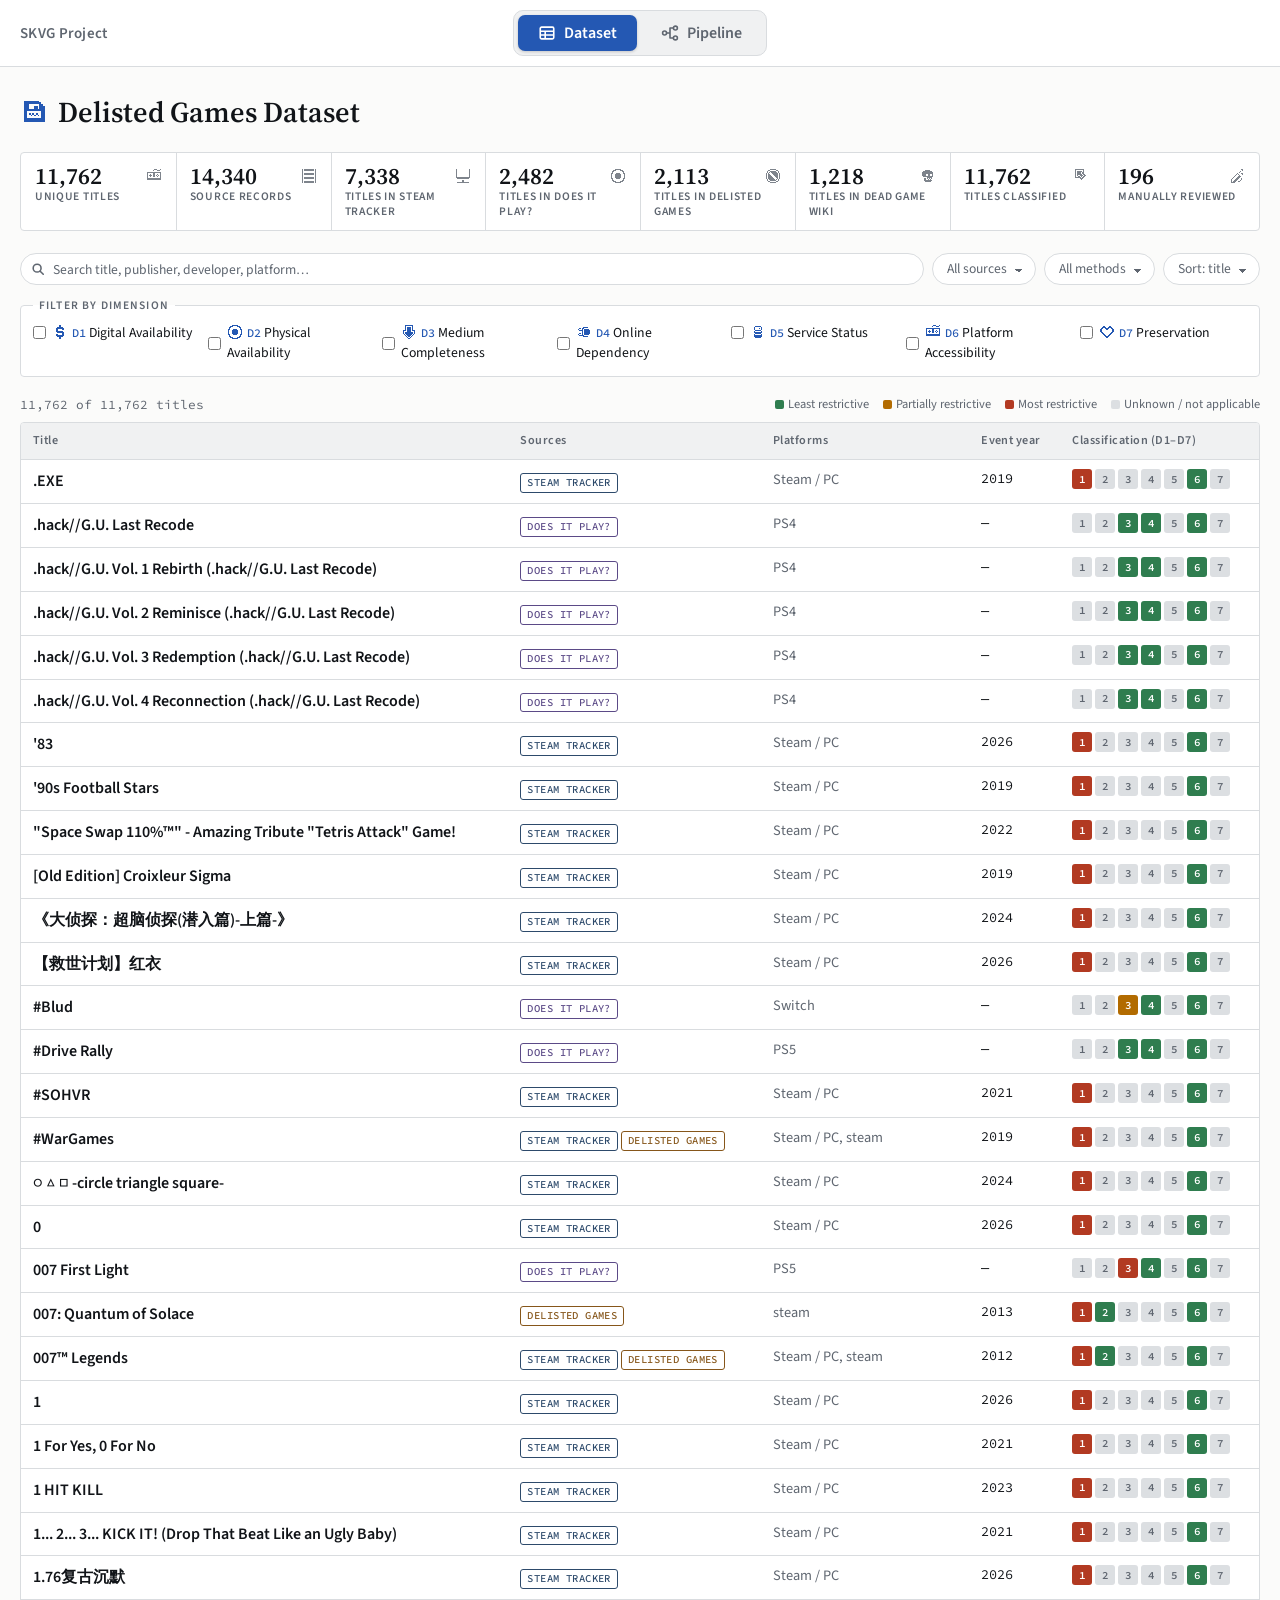
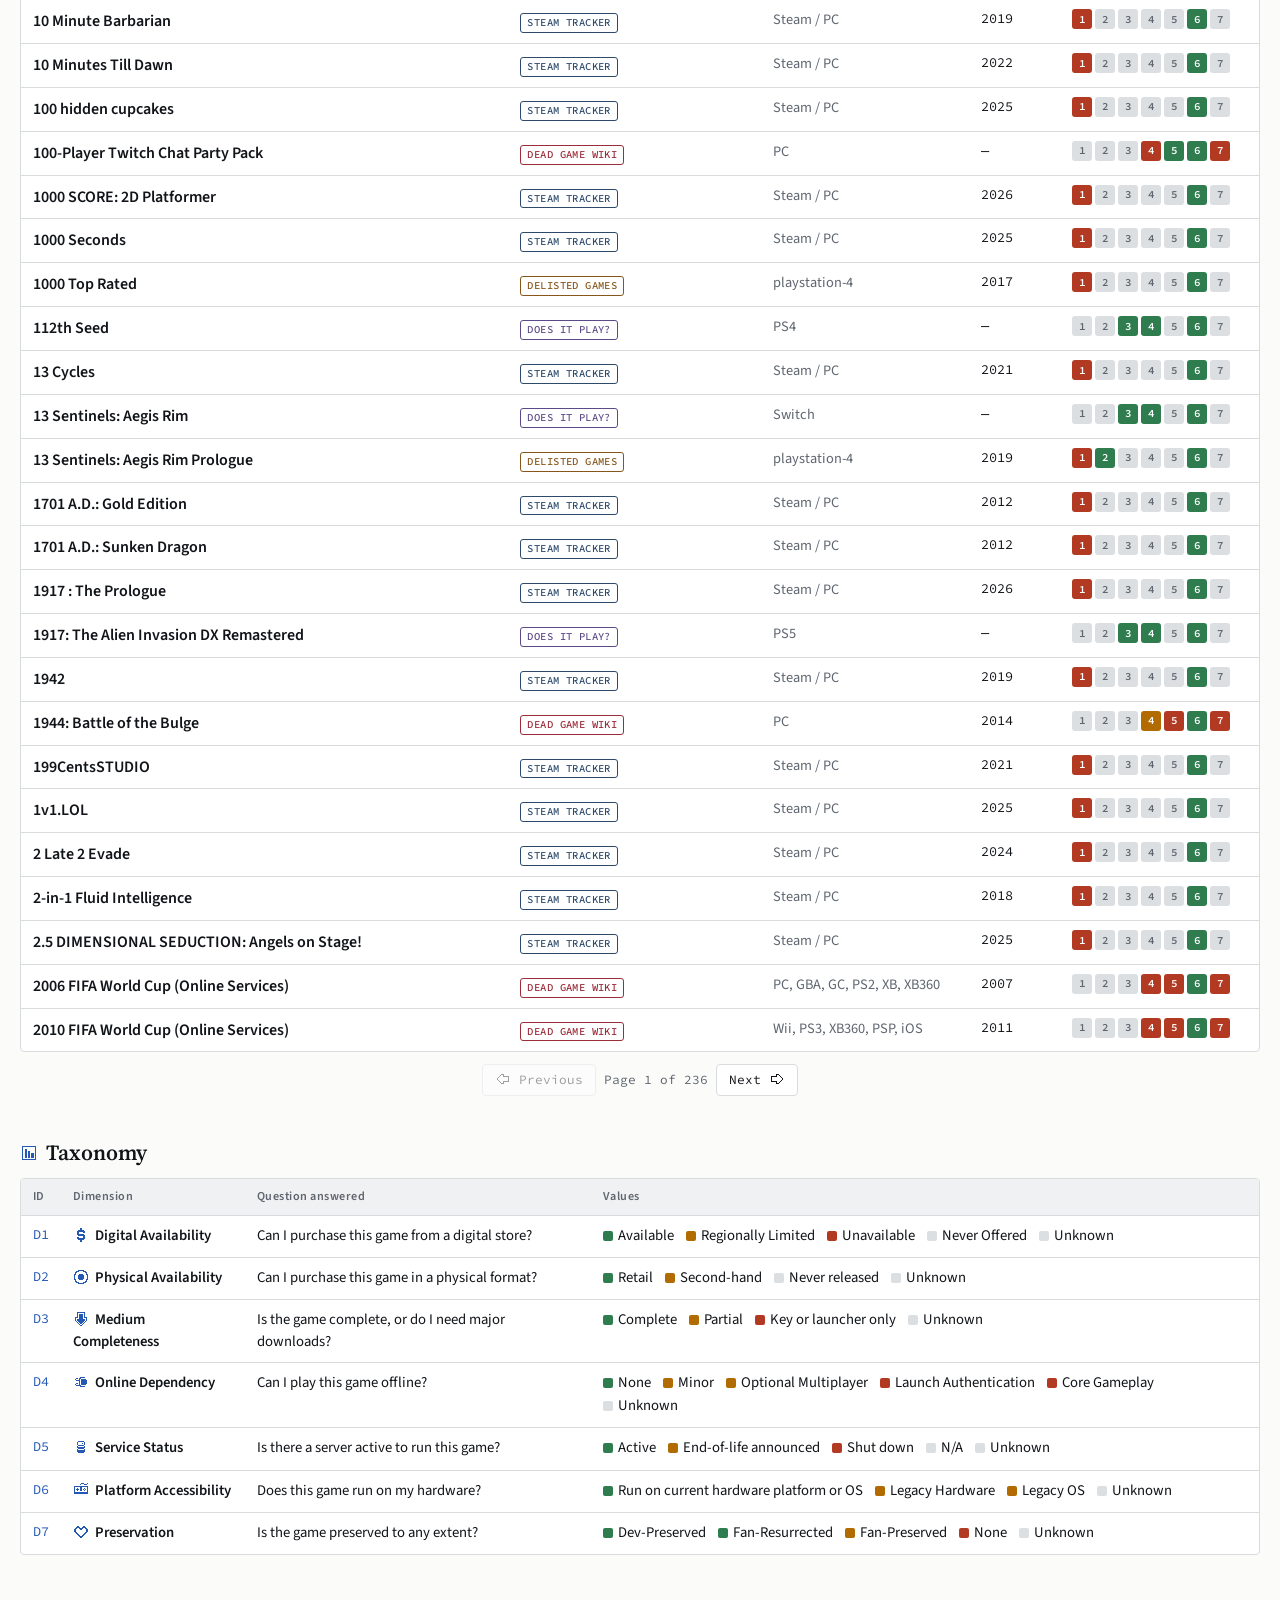
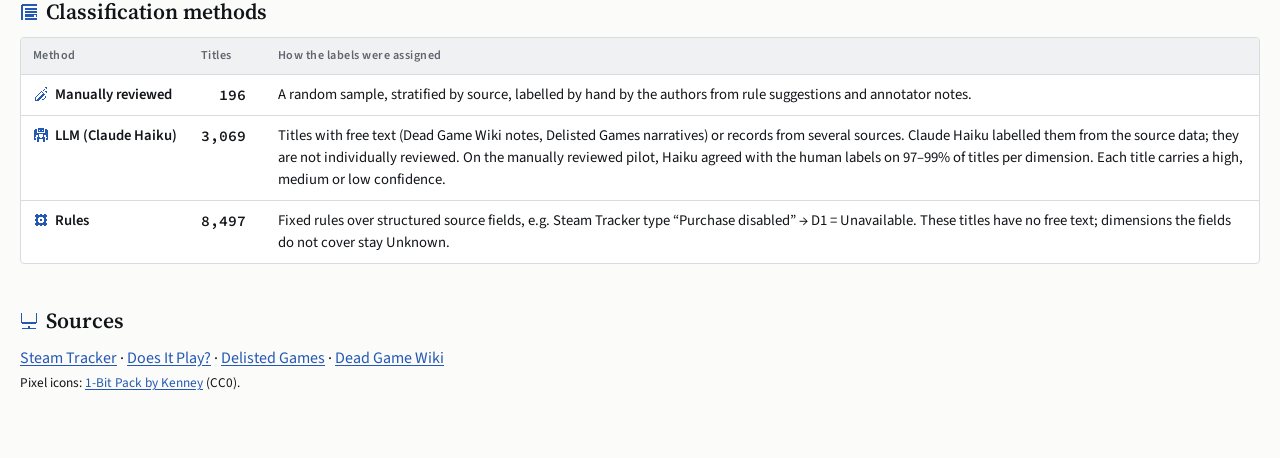
==== commit 73aa7bd4: "Use links for the site tabs so the page works on Anonymous GitHub Anonymous GitHub serves every page" ====
--- a/dataset/index.html
+++ b/dataset/index.html
@@ -210,8 +210,19 @@
     th, td { padding: 8px; }
   }
 </style>
+<link rel="stylesheet" href="../site-nav.css">
 </head>
 <body>
+<nav class="site-bar" aria-label="Site">
+  <span class="site-brand">SKVG Project</span>
+  <div class="site-tabs">
+    <a class="site-tab" href="../dataset/index.html" aria-current="page">
+      <svg viewBox="0 0 20 20" fill="none" stroke="currentColor" stroke-width="1.8" aria-hidden="true"><rect x="2.5" y="3.5" width="15" height="13" rx="1.5"/><path d="M2.5 8H17.5M2.5 12.25H17.5M8 8V16.5"/></svg>Dataset</a>
+    <a class="site-tab" href="../pipeline.html">
+      <svg viewBox="0 0 20 20" fill="none" stroke="currentColor" stroke-width="1.8" stroke-linecap="round" aria-hidden="true"><circle cx="4" cy="10" r="2.2"/><circle cx="16" cy="4.5" r="2.2"/><circle cx="16" cy="15.5" r="2.2"/><path d="M6.2 10H10M10 4.5V15.5M10 4.5H13.8M10 15.5H13.8"/></svg>Pipeline</a>
+  </div>
+  <span></span>
+</nav>
 <main>
   <h1><span class="ico i-floppy" aria-hidden="true"></span>Delisted Games Dataset</h1>
 
--- a/site-nav.css
+++ b/site-nav.css
@@ -0,0 +1,19 @@
+/* Tab bar shared by the dataset page and the pipeline map. The tabs are plain
+   links between the two pages: hosts that sandbox every page (e.g. Anonymous
+   GitHub) block a page from framing another, so the views cannot be iframes.
+   Colours come from the variables each page already defines. */
+body { margin: 0; }
+.site-bar { display: grid; grid-template-columns: 1fr auto 1fr; align-items: center; gap: 16px;
+            margin: -28px -20px 28px; padding: 10px 20px; font: 15px/1.4 var(--sans);
+            background: var(--sheet); border-bottom: 1px solid var(--rule); }
+.site-brand { font-weight: 600; letter-spacing: .02em; color: var(--muted); }
+/* Segmented switch: the current page is filled with the accent colour. */
+.site-tabs { display: inline-flex; gap: 4px; padding: 4px; background: var(--code-bg); border: 1px solid var(--rule); border-radius: 10px; }
+.site-tab { display: inline-flex; align-items: center; gap: 8px; font: 600 1rem/1 var(--sans); color: var(--muted);
+            text-decoration: none; border-radius: 7px; padding: 9px 20px; transition: background .15s, color .15s; }
+.site-tab svg { width: 18px; height: 18px; flex: none; }
+.site-tab:hover { color: var(--ink); background: var(--sheet); }
+.site-tab[aria-current="page"] { color: var(--sheet); background: var(--accent); box-shadow: 0 1px 3px rgb(0 0 0 / .18); }
+.site-tab:focus-visible { outline: 2px solid var(--accent); outline-offset: 2px; }
+@media (max-width: 560px) { .site-bar { grid-template-columns: 1fr; justify-items: center; padding: 8px 16px; } .site-brand { display: none; } }
+@media (prefers-reduced-motion: reduce) { .site-tab { transition: none; } }
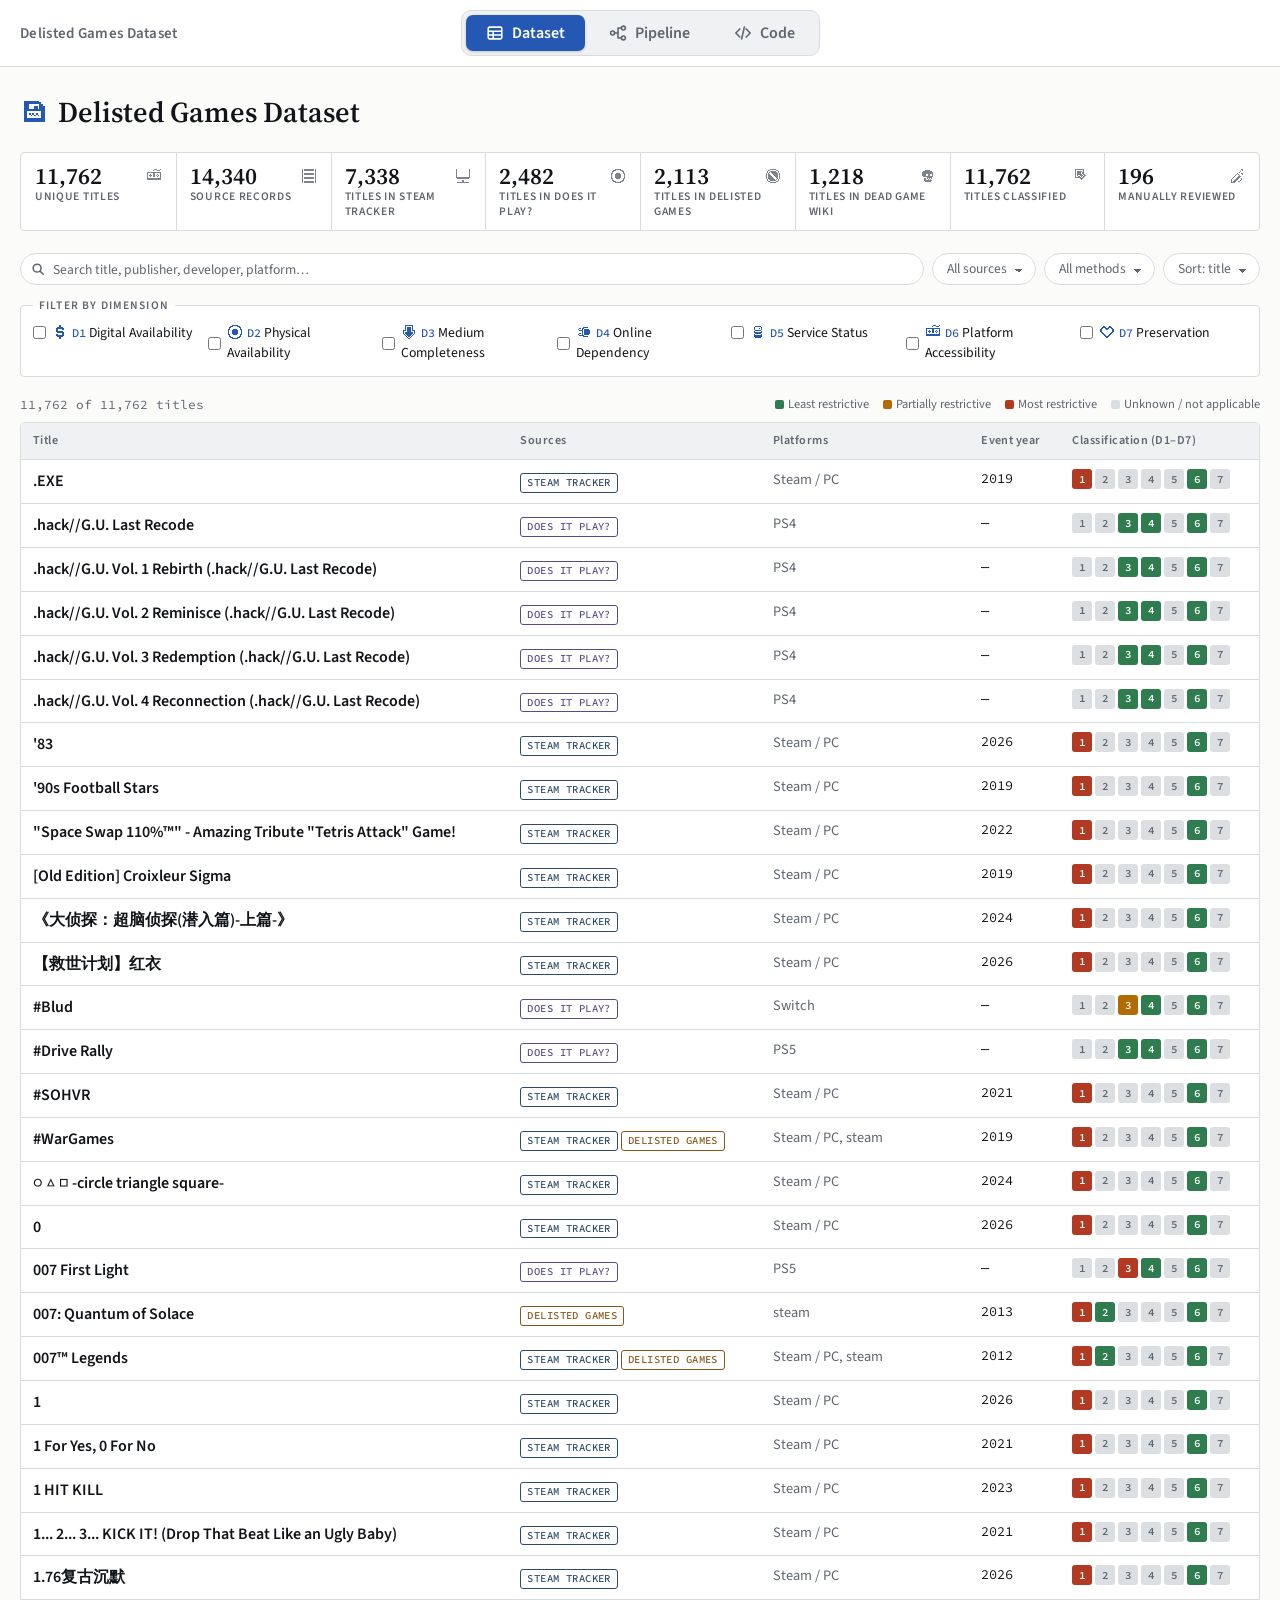
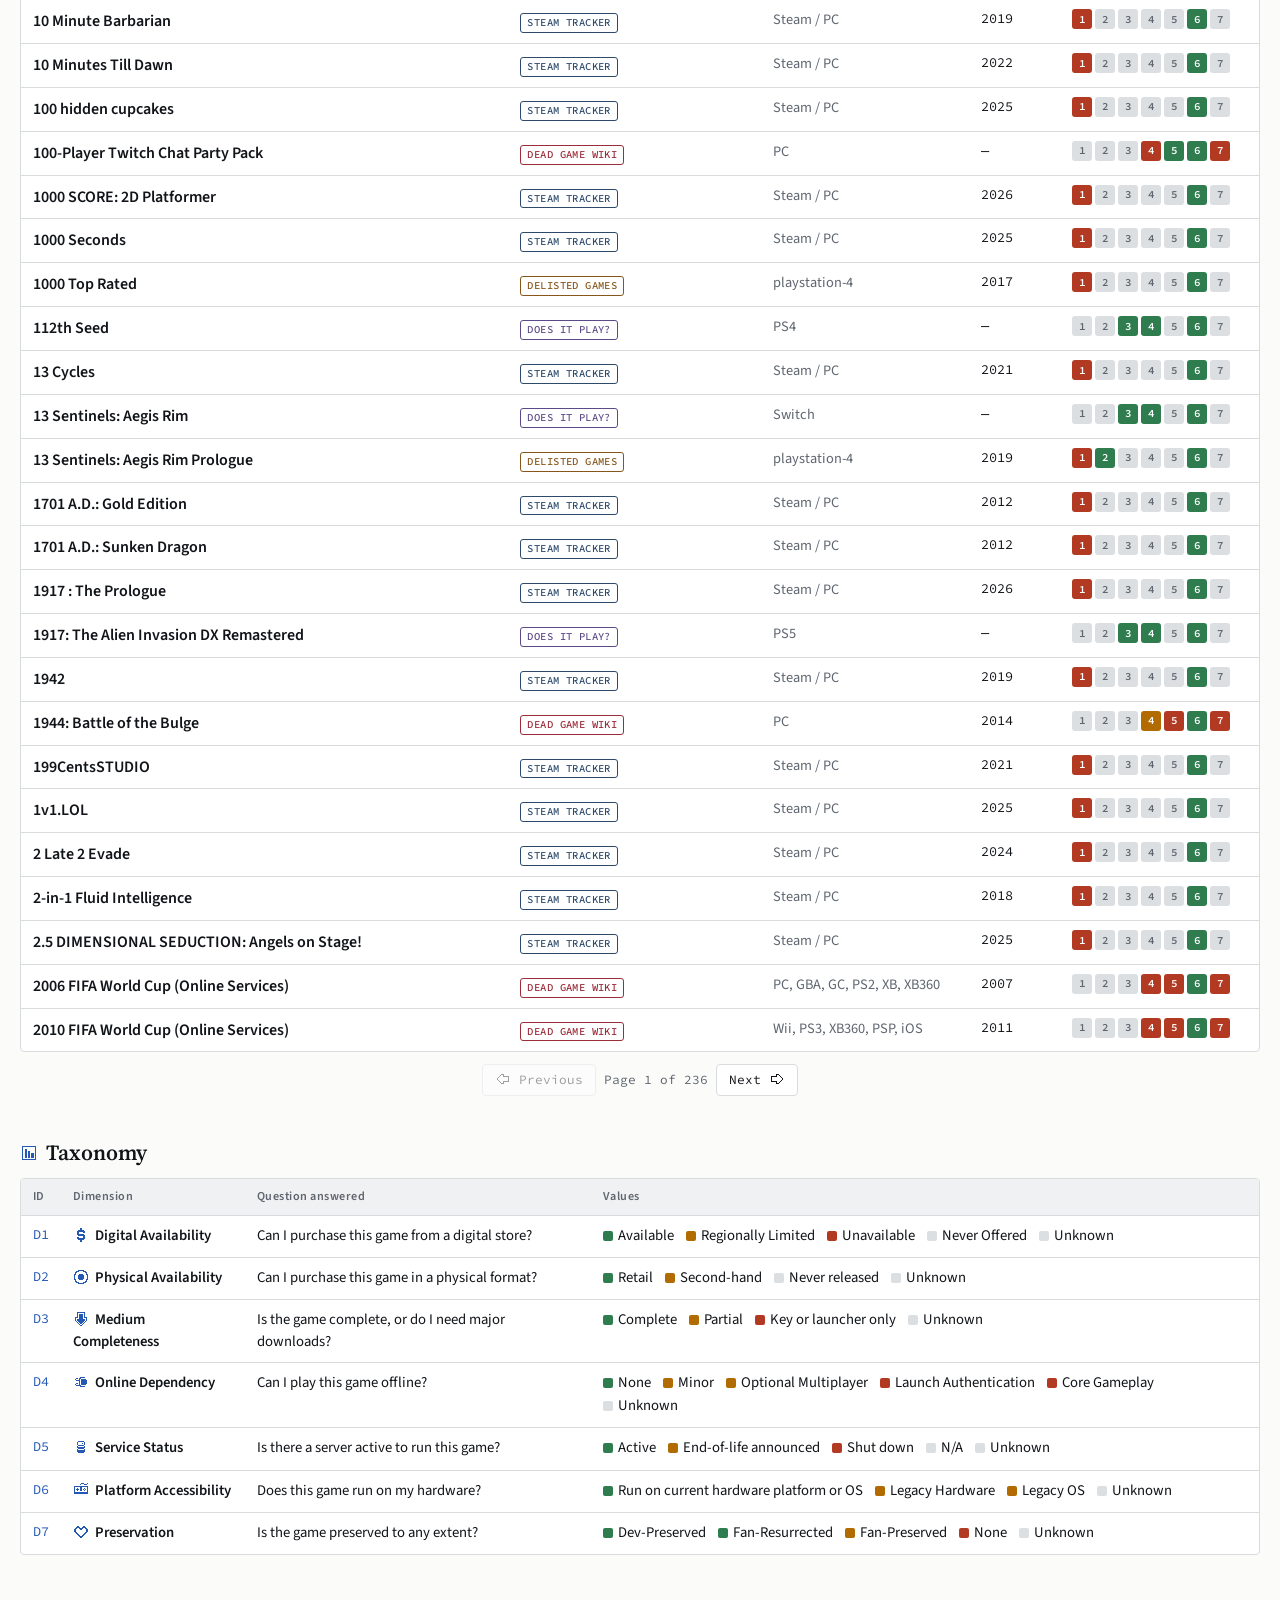
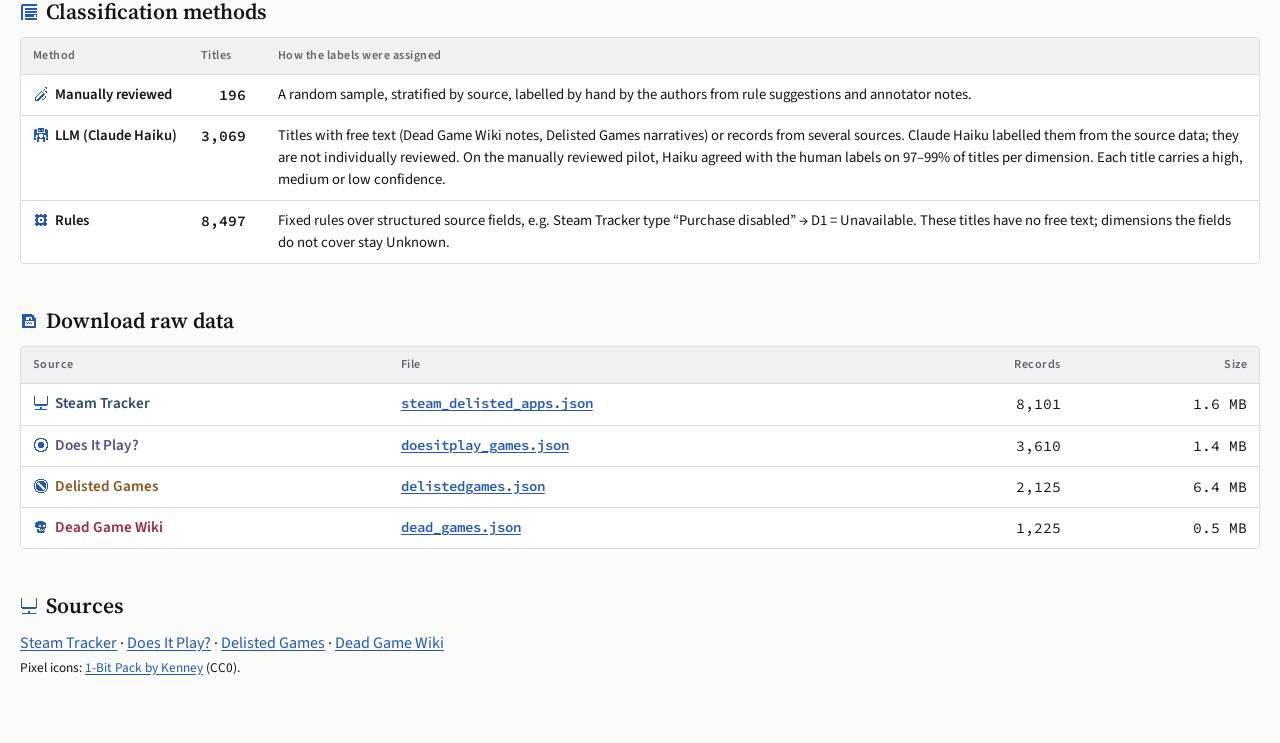
==== commit 7af7446b: "Add Code tab and raw JSON downloads; drop SKVG from the site - code/: source code viewer (index.html" ====
--- a/dataset/index.html
+++ b/dataset/index.html
@@ -168,6 +168,9 @@
   .methods td.num { text-align: right; padding-right: 20px; }
   .methods td:last-child { max-width: 70ch; }
   #sources-text { margin: 0; }
+  .download td:nth-child(2) { font-family: var(--mono); font-size: .88rem; }
+  .download td.num, .download th:nth-child(n+3) { text-align: right; }
+  .download td:first-child { font: 600 .95rem/1.4 var(--sans); white-space: nowrap; }
 
   /* Pixel icons: Kenney 1-Bit Pack (CC0), tiles redrawn as SVG paths so they
      stay crisp and take the surrounding text colour. */
@@ -214,12 +217,14 @@
 </head>
 <body>
 <nav class="site-bar" aria-label="Site">
-  <span class="site-brand">SKVG Project</span>
+  <span class="site-brand">Delisted Games Dataset</span>
   <div class="site-tabs">
     <a class="site-tab" href="../dataset/index.html" aria-current="page">
       <svg viewBox="0 0 20 20" fill="none" stroke="currentColor" stroke-width="1.8" aria-hidden="true"><rect x="2.5" y="3.5" width="15" height="13" rx="1.5"/><path d="M2.5 8H17.5M2.5 12.25H17.5M8 8V16.5"/></svg>Dataset</a>
     <a class="site-tab" href="../pipeline.html">
       <svg viewBox="0 0 20 20" fill="none" stroke="currentColor" stroke-width="1.8" stroke-linecap="round" aria-hidden="true"><circle cx="4" cy="10" r="2.2"/><circle cx="16" cy="4.5" r="2.2"/><circle cx="16" cy="15.5" r="2.2"/><path d="M6.2 10H10M10 4.5V15.5M10 4.5H13.8M10 15.5H13.8"/></svg>Pipeline</a>
+    <a class="site-tab" href="../code/index.html">
+      <svg viewBox="0 0 20 20" fill="none" stroke="currentColor" stroke-width="1.8" stroke-linecap="round" stroke-linejoin="round" aria-hidden="true"><path d="M6.5 5.5 2 10l4.5 4.5M13.5 5.5 18 10l-4.5 4.5M11.5 3.5l-3 13"/></svg>Code</a>
   </div>
   <span></span>
 </nav>
@@ -293,12 +298,19 @@
     </tbody>
   </table></div>
 
+  <h2 id="download"><span class="ico i-floppy" aria-hidden="true"></span>Download raw data</h2>
+  <div class="tax-wrap"><table class="taxonomy download">
+    <thead><tr><th>Source</th><th>File</th><th>Records</th><th>Size</th></tr></thead>
+    <tbody id="download-rows"></tbody>
+  </table></div>
+
   <h2><span class="ico i-monitor" aria-hidden="true"></span>Sources</h2>
   <p id="sources-text"></p>
 </main>
 
 <script src="games.js"></script>
 <script src="classification.js"></script>
+<script src="raw/files.js"></script>
 <script>
 (() => {
   const SOURCES = {
@@ -308,7 +320,7 @@
     dead_game_list: { icon: "servers", label: "Dead Game Wiki", url: "https://stopkillinggames.wiki.gg/wiki/Dead_game_list" },
   };
 
-  // Table III; tone per value: good / mid / bad / none (no or neutral evidence).
+  // Tone per value: good / mid / bad / none (no or neutral evidence).
   const DIMS = [
     ["D1", "Digital Availability", "Can I purchase this game from a digital store?",
       { "Available": "good", "Regionally Limited": "mid", "Unavailable": "bad", "Never Offered": "none" }],
@@ -425,6 +437,15 @@
     .map((s) => `<a href="${s.url}" rel="noopener noreferrer" target="_blank">${esc(s.label)}</a>`).join(" · ") +
     ` <br><small>Pixel icons: <a href="https://kenney.nl/assets/1-bit-pack" rel="noopener noreferrer" target="_blank">1-Bit Pack by Kenney</a> (CC0).</small>`;
 
+  // Raw files are optional: without raw/files.js the section is hidden.
+  const RAW = window.RAW_FILES || {};
+  const mb = (bytes) => (bytes / 1e6).toLocaleString("en", { maximumFractionDigits: 1, minimumFractionDigits: 1 }) + " MB";
+  $("download-rows").innerHTML = Object.entries(RAW).map(([k, f]) =>
+    `<tr><td style="color:var(--${k})">${ico(SOURCES[k].icon)}${esc(SOURCES[k].label)}</td>` +
+    `<td><a href="raw/${encodeURIComponent(f.file)}">${esc(f.file)}</a></td>` +
+    `<td class="num">${f.records.toLocaleString()}</td><td class="num">${mb(f.bytes)}</td></tr>`).join("");
+  if (!Object.keys(RAW).length) for (const id of ["download", "download-rows"]) $(id).closest("h2, .tax-wrap").hidden = true;
+
   // Rendering.
   let page = 0, filtered = games, open = null, picked = new Set();
 
--- a/site-nav.css
+++ b/site-nav.css
@@ -15,5 +15,7 @@
 .site-tab:hover { color: var(--ink); background: var(--sheet); }
 .site-tab[aria-current="page"] { color: var(--sheet); background: var(--accent); box-shadow: 0 1px 3px rgb(0 0 0 / .18); }
 .site-tab:focus-visible { outline: 2px solid var(--accent); outline-offset: 2px; }
-@media (max-width: 560px) { .site-bar { grid-template-columns: 1fr; justify-items: center; padding: 8px 16px; } .site-brand { display: none; } }
+@media (max-width: 560px) { .site-bar { grid-template-columns: 1fr; justify-items: center; padding: 8px 16px; } .site-brand { display: none; }
+                             .site-tab { padding: 9px 12px; gap: 6px; } }
+@media (max-width: 360px) { .site-tab svg { display: none; } }
 @media (prefers-reduced-motion: reduce) { .site-tab { transition: none; } }
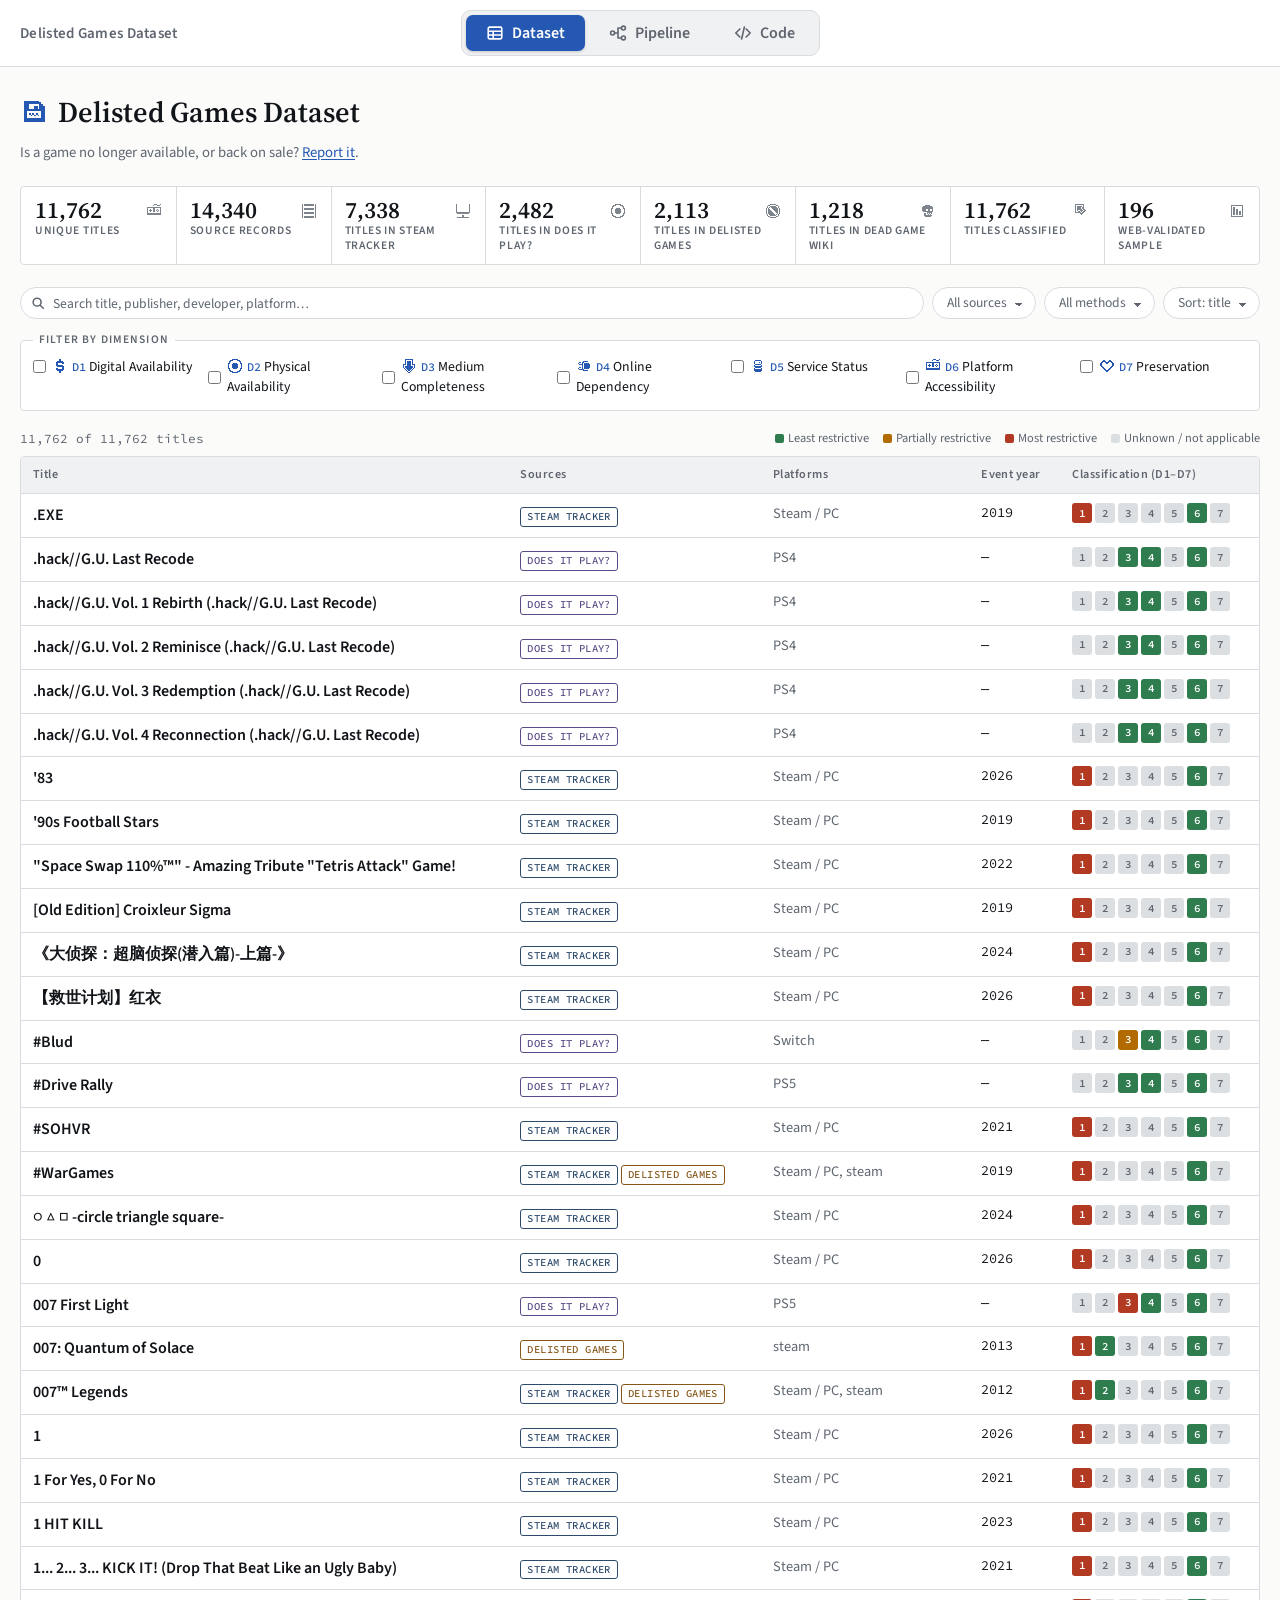
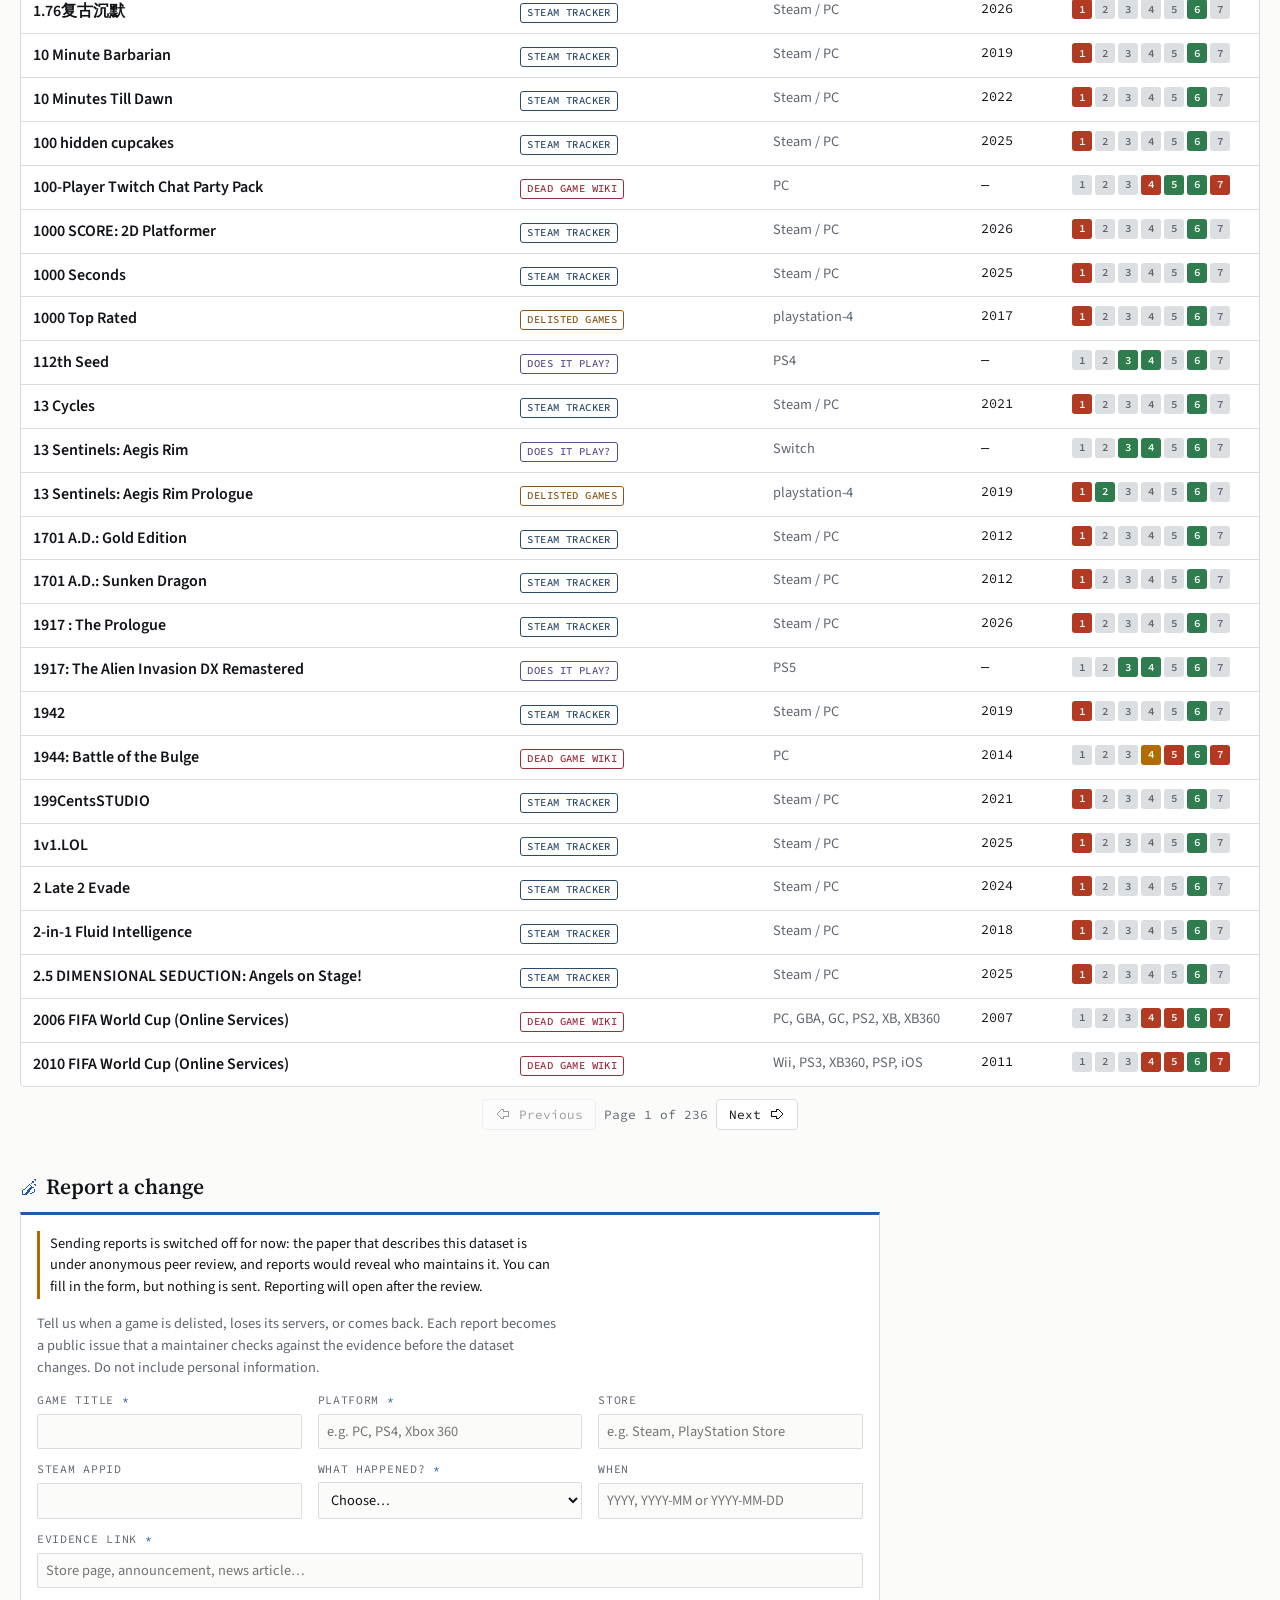
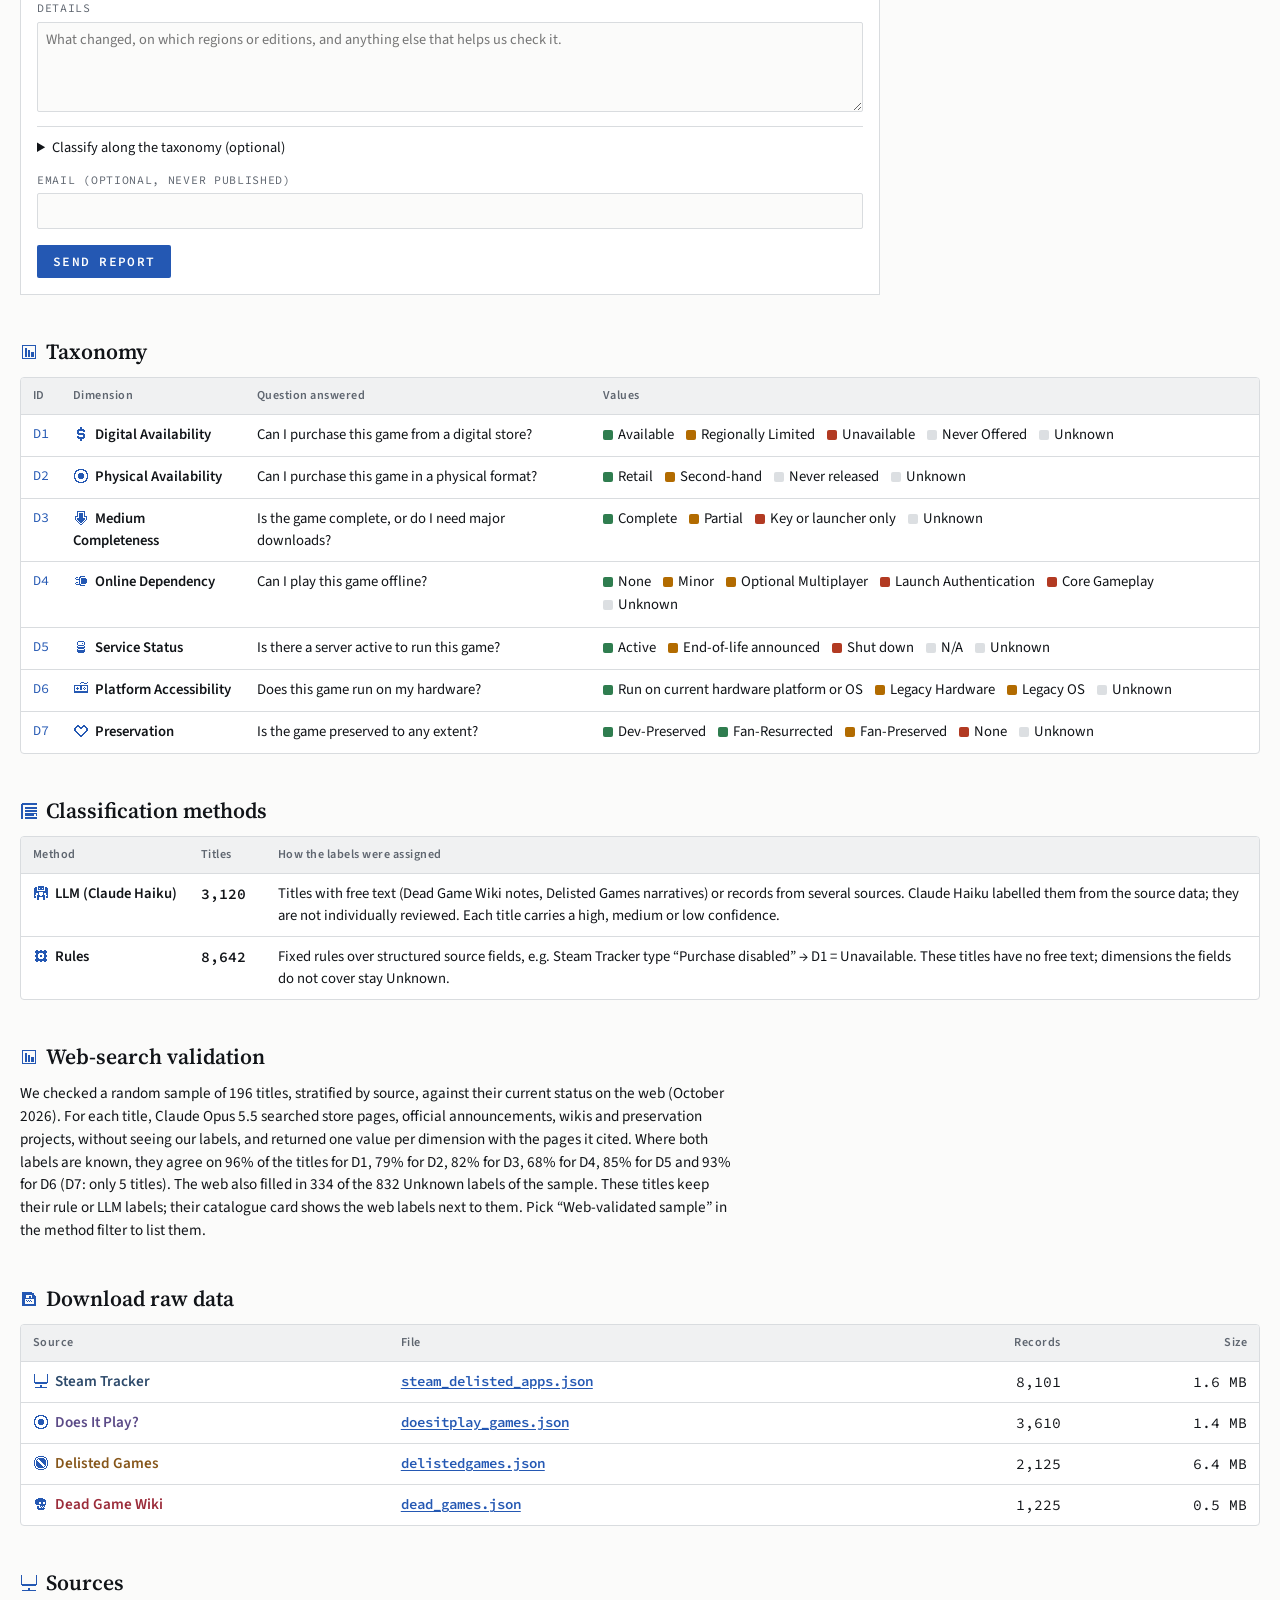
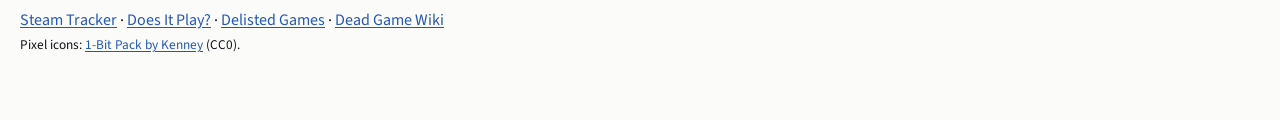
==== commit a51a0ae1: "Web-search validation, report form, and the newer pipeline map - Dataset page: the manual review is " ====
--- a/dataset/index.html
+++ b/dataset/index.html
@@ -171,6 +171,43 @@
   .download td:nth-child(2) { font-family: var(--mono); font-size: .88rem; }
   .download td.num, .download th:nth-child(n+3) { text-align: right; }
   .download td:first-child { font: 600 .95rem/1.4 var(--sans); white-space: nowrap; }
+  .methods-note { margin: 0; font-size: .95rem; max-width: 90ch; }
+
+  /* Web-search validation on the catalogue card. */
+  .cls-table th { font: 500 .7rem/1.2 var(--mono); letter-spacing: .06em; text-transform: uppercase; color: var(--muted);
+                  text-align: left; padding: 0 8px 5px 0; border-bottom: 1px solid var(--rule); }
+  .cls-table.web td:first-child { width: 36%; }
+  .cls-table td.diff { box-shadow: inset 2px 0 0 var(--mid); padding-left: 6px; }
+
+  /* Report form: a blank index card. */
+  .report-cta { margin: -10px 0 22px; font-size: .92rem; color: var(--muted); }
+  .report-btn { font: 500 .74rem/1 var(--mono); letter-spacing: .06em; text-transform: uppercase; color: var(--accent);
+                background: none; border: 1px solid currentColor; border-radius: 2px; padding: 5px 8px; margin-top: 10px; cursor: pointer; }
+  .report-btn:hover { background: var(--accent-tint); }
+  .report { background: var(--sheet); border: 1px solid var(--rule); border-top: 3px solid var(--accent); padding: 16px; max-width: 860px; }
+  .report > p { margin: 0 0 14px; font-size: .9rem; color: var(--muted); max-width: 75ch; }
+  .report .grid { display: grid; grid-template-columns: repeat(auto-fit, minmax(min(100%, 240px), 1fr)); gap: 12px 16px; }
+  .report label { display: grid; gap: 4px; font-size: .86rem; min-width: 0; }
+  .report label > span { font-family: var(--mono); font-size: .72rem; letter-spacing: .06em; text-transform: uppercase; color: var(--muted); }
+  .report label > span em { font-style: normal; color: var(--accent); }
+  .report .wide { grid-column: 1 / -1; }
+  .report input, .report select, .report textarea { font: inherit; font-size: .9rem; color: var(--ink); background: var(--paper);
+    border: 1px solid var(--rule); border-radius: 2px; padding: 6px 8px; width: 100%; min-width: 0; }
+  .report textarea { min-height: 90px; resize: vertical; }
+  .report input:focus-visible, .report select:focus-visible, .report textarea:focus-visible { outline: 2px solid var(--accent); outline-offset: 1px; }
+  .report details { margin: 14px 0 0; border-top: 1px solid var(--rule); padding-top: 10px; }
+  .report summary { cursor: pointer; font-size: .9rem; }
+  .report details .grid { margin-top: 10px; }
+  .report .hp { position: absolute; left: -9999px; width: 1px; height: 1px; overflow: hidden; }
+  .report .actions { display: flex; flex-wrap: wrap; align-items: center; gap: 12px; margin-top: 16px; }
+  .report button[type="submit"] { font: 600 .8rem/1 var(--mono); letter-spacing: .1em; text-transform: uppercase; color: var(--sheet);
+    background: var(--accent); border: 0; border-radius: 2px; padding: 10px 16px; cursor: pointer; }
+  .report button[type="submit"]:disabled { opacity: .5; cursor: default; }
+  .report .linked { font-size: .86rem; color: var(--muted); }
+  .report .linked button { font: inherit; color: var(--accent); background: none; border: 0; padding: 0; text-decoration: underline; cursor: pointer; }
+  #r-status { font-size: .9rem; margin: 0; }
+  #r-status.ok { color: var(--good); } #r-status.err { color: var(--bad); }
+  .report .paused { color: var(--ink); border-left: 3px solid var(--mid); padding: 2px 0 2px 10px; }
 
   /* Pixel icons: Kenney 1-Bit Pack (CC0), tiles redrawn as SVG paths so they
      stay crisp and take the surrounding text colour. */
@@ -230,6 +267,7 @@
 </nav>
 <main>
   <h1><span class="ico i-floppy" aria-hidden="true"></span>Delisted Games Dataset</h1>
+  <p class="report-cta">Is a game no longer available, or back on sale? <a href="#report">Report it</a>.</p>
 
   <div class="stats" id="stats"></div>
 
@@ -241,10 +279,10 @@
     <select class="pill" id="f-source" aria-label="Source"></select>
     <select class="pill" id="f-status" aria-label="Classification method">
       <option value="">All methods</option>
-      <option value="manual review">Manually reviewed</option>
       <option value="LLM (Haiku)">LLM (Haiku)</option>
       <option value="rules">Rules</option>
       <option value="none">Not yet classified</option>
+      <option value="web">Web-validated sample</option>
     </select>
     <select class="pill" id="f-sort" aria-label="Sort">
       <option value="title">Sort: title</option>
@@ -275,6 +313,51 @@
     <button id="prev"><span class="ico i-left" aria-hidden="true"></span> Previous</button><span id="page"></span><button id="next">Next <span class="ico i-right" aria-hidden="true"></span></button>
   </div>
 
+  <h2 id="report"><span class="ico i-pencil" aria-hidden="true"></span>Report a change</h2>
+  <form class="report" id="report-form" novalidate>
+    <p class="paused" id="r-paused" hidden>Sending reports is switched off for now: the paper that describes this dataset
+      is under anonymous peer review, and reports would reveal who maintains it. You can fill in the form, but nothing is
+      sent. Reporting will open after the review.</p>
+    <p>Tell us when a game is delisted, loses its servers, or comes back. Each report becomes a public issue that a
+      maintainer checks against the evidence before the dataset changes. Do not include personal information.</p>
+    <p class="linked" id="r-linked" hidden>Reporting a change to <b id="r-linked-name"></b>.
+      <button type="button" id="r-unlink">Report a different game instead</button></p>
+    <input type="hidden" name="game_id">
+    <div class="grid">
+      <label><span>Game title <em>*</em></span><input name="game" required maxlength="200" autocomplete="off"></label>
+      <label><span>Platform <em>*</em></span><input name="platform" required maxlength="100" placeholder="e.g. PC, PS4, Xbox 360"></label>
+      <label><span>Store</span><input name="store" maxlength="100" placeholder="e.g. Steam, PlayStation Store"></label>
+      <label><span>Steam AppID</span><input name="steam_appid" inputmode="numeric" pattern="\d{1,10}" maxlength="10"></label>
+      <label><span>What happened? <em>*</em></span><select name="event" required>
+        <option value="">Choose…</option>
+        <option value="delisted">Delisted from a digital store</option>
+        <option value="purchase_disabled">Purchase disabled</option>
+        <option value="servers_shut_down">Online servers shut down</option>
+        <option value="eol_announced">End of life announced</option>
+        <option value="available_again">Available again (relisted)</option>
+        <option value="other">Other change</option>
+      </select></label>
+      <label><span>When</span><input name="event_date" maxlength="10" placeholder="YYYY, YYYY-MM or YYYY-MM-DD" pattern="\d{4}(-\d{2}(-\d{2})?)?"></label>
+      <label class="wide"><span>Evidence link <em>*</em></span><input name="evidence_url" type="url" required maxlength="500"
+        placeholder="Store page, announcement, news article…"></label>
+      <label class="wide"><span>Details</span><textarea name="details" maxlength="2000"
+        placeholder="What changed, on which regions or editions, and anything else that helps us check it."></textarea></label>
+    </div>
+    <details>
+      <summary>Classify along the taxonomy (optional)</summary>
+      <div class="grid" id="r-dims"></div>
+    </details>
+    <div class="grid" style="margin-top:14px">
+      <label><span>Email (optional, never published)</span><input name="email" type="email" maxlength="200" autocomplete="email"></label>
+    </div>
+    <label class="hp" aria-hidden="true">Website<input name="website" tabindex="-1" autocomplete="off"></label>
+    <div id="r-captcha" style="margin-top:14px"></div>
+    <div class="actions">
+      <button type="submit" id="r-submit">Send report</button>
+      <p id="r-status" role="status"></p>
+    </div>
+  </form>
+
   <h2><span class="ico i-chart" aria-hidden="true"></span>Taxonomy</h2>
   <div class="tax-wrap"><table class="taxonomy">
     <thead><tr><th>ID</th><th>Dimension</th><th>Question answered</th><th>Values</th></tr></thead>
@@ -285,18 +368,24 @@
   <div class="tax-wrap"><table class="taxonomy methods">
     <thead><tr><th>Method</th><th>Titles</th><th>How the labels were assigned</th></tr></thead>
     <tbody>
-      <tr><td><span class="ico i-pencil" aria-hidden="true"></span>Manually reviewed</td><td class="num" data-m="manual review"></td>
-        <td>A random sample, stratified by source, labelled by hand by the authors from rule suggestions and annotator notes.</td></tr>
       <tr><td><span class="ico i-robot" aria-hidden="true"></span>LLM (Claude Haiku)</td><td class="num" data-m="LLM (Haiku)"></td>
         <td>Titles with free text (Dead Game Wiki notes, Delisted Games narratives) or records from several sources.
           Claude Haiku labelled them from the source data; they are not individually reviewed.
-          On the manually reviewed pilot, Haiku agreed with the human labels on 97&ndash;99% of titles per dimension.
           Each title carries a high, medium or low confidence.</td></tr>
       <tr><td><span class="ico i-gear" aria-hidden="true"></span>Rules</td><td class="num" data-m="rules"></td>
         <td>Fixed rules over structured source fields, e.g. Steam Tracker type &ldquo;Purchase disabled&rdquo; &rarr;
           D1 = Unavailable. These titles have no free text; dimensions the fields do not cover stay Unknown.</td></tr>
     </tbody>
   </table></div>
+
+  <h2 id="validation"><span class="ico i-chart" aria-hidden="true"></span>Web-search validation</h2>
+  <p class="methods-note">We checked a random sample of <span data-m="web"></span> titles, stratified by source, against their
+    current status on the web (October 2026). For each title, Claude Opus 5.5 searched store pages, official announcements,
+    wikis and preservation projects, without seeing our labels, and returned one value per dimension with the pages it cited.
+    Where both labels are known, they agree on 96% of the titles for D1, 79% for D2, 82% for D3, 68% for D4, 85% for D5
+    and 93% for D6 (D7: only 5 titles). The web also filled in 334 of the 832 Unknown labels of the sample.
+    These titles keep their rule or LLM labels; their catalogue card shows the web labels next to them.
+    Pick &ldquo;Web-validated sample&rdquo; in the method filter to list them.</p>
 
   <h2 id="download"><span class="ico i-floppy" aria-hidden="true"></span>Download raw data</h2>
   <div class="tax-wrap"><table class="taxonomy download">
@@ -364,14 +453,14 @@
   // Stats.
   const nRecords = games.reduce((n, g) => n + g.r.length, 0);
   const nClassified = games.filter((g) => g.c).length;
-  const nManual = games.filter((g) => g.c?.m === "manual review").length;
+  const nWeb = games.filter((g) => g.c?.web).length;
   const statItems = [
     [games.length.toLocaleString(), "unique titles", "d6"],
     [nRecords.toLocaleString(), "source records", "list"],
     ...Object.entries(SOURCES).map(([k, s]) =>
       [games.filter((g) => g.sources.includes(k)).length.toLocaleString(), `titles in ${s.label}`, s.icon]),
     [nClassified.toLocaleString(), "titles classified", "classified"],
-    [nManual.toLocaleString(), "manually reviewed", "pencil"],
+    [nWeb.toLocaleString(), "web-validated sample", "chart"],
   ];
   document.getElementById("stats").innerHTML = statItems.map(([b, s, i]) =>
     `<div class="stat"><div class="stat-head"><b>${b}</b>${ico(i)}</div><span>${esc(s)}</span></div>`).join("");
@@ -424,8 +513,8 @@
     ["bad", "Most restrictive"], ["none", "Unknown / not applicable"]]
     .map(([t, l]) => `<span><i style="background:var(--${t})"></i>${l}</span>`).join("");
 
-  for (const td of document.querySelectorAll("td[data-m]"))
-    td.textContent = games.filter((g) => g.c?.m === td.dataset.m).length.toLocaleString();
+  for (const el of document.querySelectorAll("[data-m]"))
+    el.textContent = games.filter((g) => el.dataset.m === "web" ? g.c?.web : g.c?.m === el.dataset.m).length.toLocaleString();
   if (nClassified === games.length) $("f-status").querySelector('option[value="none"]').remove();
 
   $("taxonomy").innerHTML = DIMS.map(([id, name, q, vals]) =>
@@ -488,13 +577,20 @@
   function classificationCard(g) {
     const head = `<div class="card-head"><h3>${esc(g.name)}</h3></div>`;
     if (!g.c) return `<div class="card catalog">${head}<p class="pending">Not yet classified</p></div>`;
+    const w = g.c.web;
     const rows = g.c.d.map((v, i) =>
-      `<tr><td><b>${DIMS[i][0]}</b>${esc(DIMS[i][1])}</td><td class="val ${tone(i, v)}">${esc(v)}</td></tr>`).join("");
-    const method = { "manual review": "Manually reviewed", "LLM (Haiku)": "LLM (Claude Haiku), not reviewed", "rules": "Rules over source fields" }[g.c.m] || g.c.m;
-    return `<div class="card catalog">${head}${stamps(g.c.d)}<table class="cls-table">${rows}</table>
+      `<tr><td><b>${DIMS[i][0]}</b>${esc(DIMS[i][1])}</td><td class="val ${tone(i, v)}">${esc(v)}</td>` +
+      (w ? `<td class="val ${tone(i, w.d[i])}${w.d[i] !== v ? " diff" : ""}">${esc(w.d[i])}</td>` : "") + `</tr>`).join("");
+    const thead = w ? `<thead><tr><th>Dimension</th><th>Dataset</th><th>Web, Oct 2026</th></tr></thead>` : "";
+    const method = { "LLM (Haiku)": "LLM (Claude Haiku), not reviewed", "rules": "Rules over source fields" }[g.c.m] || g.c.m;
+    const links = w ? w.urls.map(safeUrl).filter(Boolean).map((u) =>
+      `<a href="${esc(u)}" rel="noopener noreferrer" target="_blank">${esc(new URL(u).hostname)}</a>`).join(", ") : "";
+    return `<div class="card catalog">${head}${stamps(g.c.d)}<table class="cls-table${w ? " web" : ""}">${thead}<tbody>${rows}</tbody></table>
       <p class="excerpt"><b>Method:</b> ${esc(method)}${g.c.conf ? ` · ${esc(g.c.conf)} confidence` : ""}</p>
-      ${g.c.note ? `<p class="excerpt"><b>Annotator note:</b> ${esc(g.c.note)}</p>` : ""}
-      ${g.c.ev ? `<p class="excerpt"><b>Evidence:</b> ${esc(g.c.ev)}</p>` : ""}</div>`;
+      ${g.c.ev ? `<p class="excerpt"><b>Evidence:</b> ${esc(g.c.ev)}</p>` : ""}
+      ${w ? `<p class="excerpt"><b>Web check</b> (Claude Opus 5.5 with web search, ${esc(w.conf)} confidence; marked values differ): ${esc(w.why)}</p>` : ""}
+      ${links ? `<p class="excerpt"><b>Web sources:</b> ${links}</p>` : ""}
+      <button type="button" class="report-btn" data-report="${esc(g.id)}">Report a change</button></div>`;
   }
 
   function render() {
@@ -526,7 +622,7 @@
     filtered = games.filter((g) =>
       (!q || g.text.includes(q)) &&
       (!src || g.sources.includes(src)) &&
-      (!status || (status === "none" ? !g.c : g.c?.m === status)) &&
+      (!status || (status === "none" ? !g.c : status === "web" ? g.c?.web : g.c?.m === status)) &&
       (!picks.length || (g.c && picks.every(([i, v]) => !v || g.c.d[i] === v))));
     const sort = $("f-sort").value;
     const byTitle = (a, b) => a.name.localeCompare(b.name);
@@ -548,12 +644,115 @@
   $("next").addEventListener("click", () => { page++; render(); window.scrollTo({ top: $("count").offsetTop - 10 }); });
   $("rows").addEventListener("click", (e) => {
     if (e.target.closest("a")) return;
+    const rep = e.target.closest("[data-report]");
+    if (rep) { reportGame(games.find((g) => g.id === rep.dataset.report)); return; }
     const tr = e.target.closest("tr.game");
     if (!tr) return;
     open = open === tr.dataset.id ? null : tr.dataset.id;
     render();
   });
 
+  // Report form. With an endpoint, reports go to the Worker in report-worker/;
+  // without one, the form opens a pre-filled GitHub issue in `repo` instead.
+  // With neither (during double-blind review), the form works but sends nothing.
+  const REPORT = {
+    endpoint: "",          // e.g. "https://delisted-games-report.<subdomain>.workers.dev"
+    turnstileSiteKey: "",  // Cloudflare Turnstile site key
+    repo: "",              // "owner/repo"; leave empty during double-blind review
+  };
+  const paused = !REPORT.endpoint && !REPORT.repo;
+  $("r-paused").hidden = !paused;
+  const EVENT_LABELS = Object.fromEntries([...$("report-form").event.options].filter((o) => o.value).map((o) => [o.value, o.text]));
+  const form = $("report-form");
+  $("r-dims").innerHTML = DIMS.map(([id, name, , vals], i) =>
+    `<label><span>${id} ${esc(name)}</span><select name="${id}">${
+      uniq(["Unknown", ...Object.keys(vals)]).map((v) => `<option>${esc(v)}</option>`).join("")}</select></label>`).join("");
+
+  function reportGame(g) {
+    form.reset();
+    if (g) {
+      form.game_id.value = g.id;
+      form.game.value = g.name;
+      form.platform.value = g.c?.src ? (g.r.find((r) => r.s === g.c.src)?.p || g.platforms[0] || "") : (g.platforms[0] || "");
+      const appid = g.r.map((r) => /steamdb\.info\/app\/(\d+)/.exec(r.url || "")?.[1]).find(Boolean);
+      if (appid) form.steam_appid.value = appid;
+      if (g.c) DIMS.forEach(([id], i) => { form[id].value = g.c.d[i]; });
+    }
+    $("r-linked").hidden = !g;
+    $("r-linked-name").textContent = g ? g.name : "";
+    $("r-status").textContent = "";
+    $("report").scrollIntoView({ behavior: "smooth" });
+    form.game.focus({ preventScroll: true });
+  }
+  $("r-unlink").addEventListener("click", () => reportGame(null));
+
+  // Render the captcha only when the Worker is configured.
+  let captchaToken = "";
+  if (REPORT.endpoint && REPORT.turnstileSiteKey) {
+    window.onTurnstileLoad = () => window.turnstile.render("#r-captcha", {
+      sitekey: REPORT.turnstileSiteKey, callback: (t) => { captchaToken = t; }, "expired-callback": () => { captchaToken = ""; } });
+    const s = document.createElement("script");
+    s.src = "https://challenges.cloudflare.com/turnstile/v0/api.js?onload=onTurnstileLoad&render=explicit";
+    s.async = true;
+    document.head.appendChild(s);
+  } else if (!paused) {
+    $("r-submit").textContent = "Open as GitHub issue";
+  }
+
+  function reportData() {
+    const f = Object.fromEntries(new FormData(form));
+    const dims = Object.fromEntries(DIMS.map(([id]) => [id, f[id] || "Unknown"]));
+    for (const [id] of DIMS) delete f[id];
+    for (const k of Object.keys(f)) f[k] = f[k].trim();
+    return { ...f, dims };
+  }
+
+  // Same layout as the Worker's issueBody(), for the no-Worker fallback.
+  function fallbackIssueUrl(d) {
+    const v = (x) => x || "_No response_";
+    const body = [
+      "### Game", d.game, "### Dataset ID", d.game_id || "_New game (not in the dataset)_",
+      "### Platform", d.platform, "### Store", v(d.store), "### Steam AppID", v(d.steam_appid),
+      "### Event", EVENT_LABELS[d.event], "### Event date", v(d.event_date), "### Evidence", d.evidence_url,
+      "### Details", v(d.details),
+      "### Proposed classification", "| Dimension | Value |\n|---|---|\n" +
+        DIMS.map(([id, name]) => `| ${id} ${name} | ${d.dims[id]} |`).join("\n"),
+    ].join("\n\n");
+    const q = new URLSearchParams({ title: `[Report] ${d.game}: ${EVENT_LABELS[d.event]}`, body, labels: "community-report" });
+    return `https://github.com/${REPORT.repo}/issues/new?${q}`;
+  }
+
+  const status = (msg, kind = "") => { $("r-status").textContent = msg; $("r-status").className = kind; };
+  form.addEventListener("submit", async (e) => {
+    e.preventDefault();
+    if (!form.checkValidity()) { form.reportValidity(); return; }
+    const d = reportData();
+    if (d.website) return;
+    if (paused) { status("Not sent: reporting is switched off during the anonymous review.", "err"); return; }
+    if (!REPORT.endpoint) { window.open(fallbackIssueUrl(d), "_blank", "noopener"); return; }
+    if (!captchaToken) { status("Please complete the captcha first.", "err"); return; }
+    $("r-submit").disabled = true;
+    status("Sending…");
+    try {
+      const res = await fetch(REPORT.endpoint, { method: "POST", headers: { "Content-Type": "application/json" },
+                                                 body: JSON.stringify({ ...d, token: captchaToken }) });
+      const out = await res.json().catch(() => ({}));
+      if (!res.ok) throw new Error(out.error || `The server answered ${res.status}.`);
+      form.reset();
+      $("r-linked").hidden = true;
+      $("r-status").innerHTML = out.url
+        ? `Thank you! Your report is <a href="${esc(safeUrl(out.url))}" target="_blank" rel="noopener noreferrer">issue #${esc(out.issue)}</a>.`
+        : "Thank you! Your report was received.";
+      $("r-status").className = "ok";
+    } catch (err) {
+      status(err.message || "Could not send the report.", "err");
+    } finally {
+      $("r-submit").disabled = false;
+      captchaToken = "";
+      window.turnstile?.reset();
+    }
+  });
+
   update(true);
 })();
 </script>
